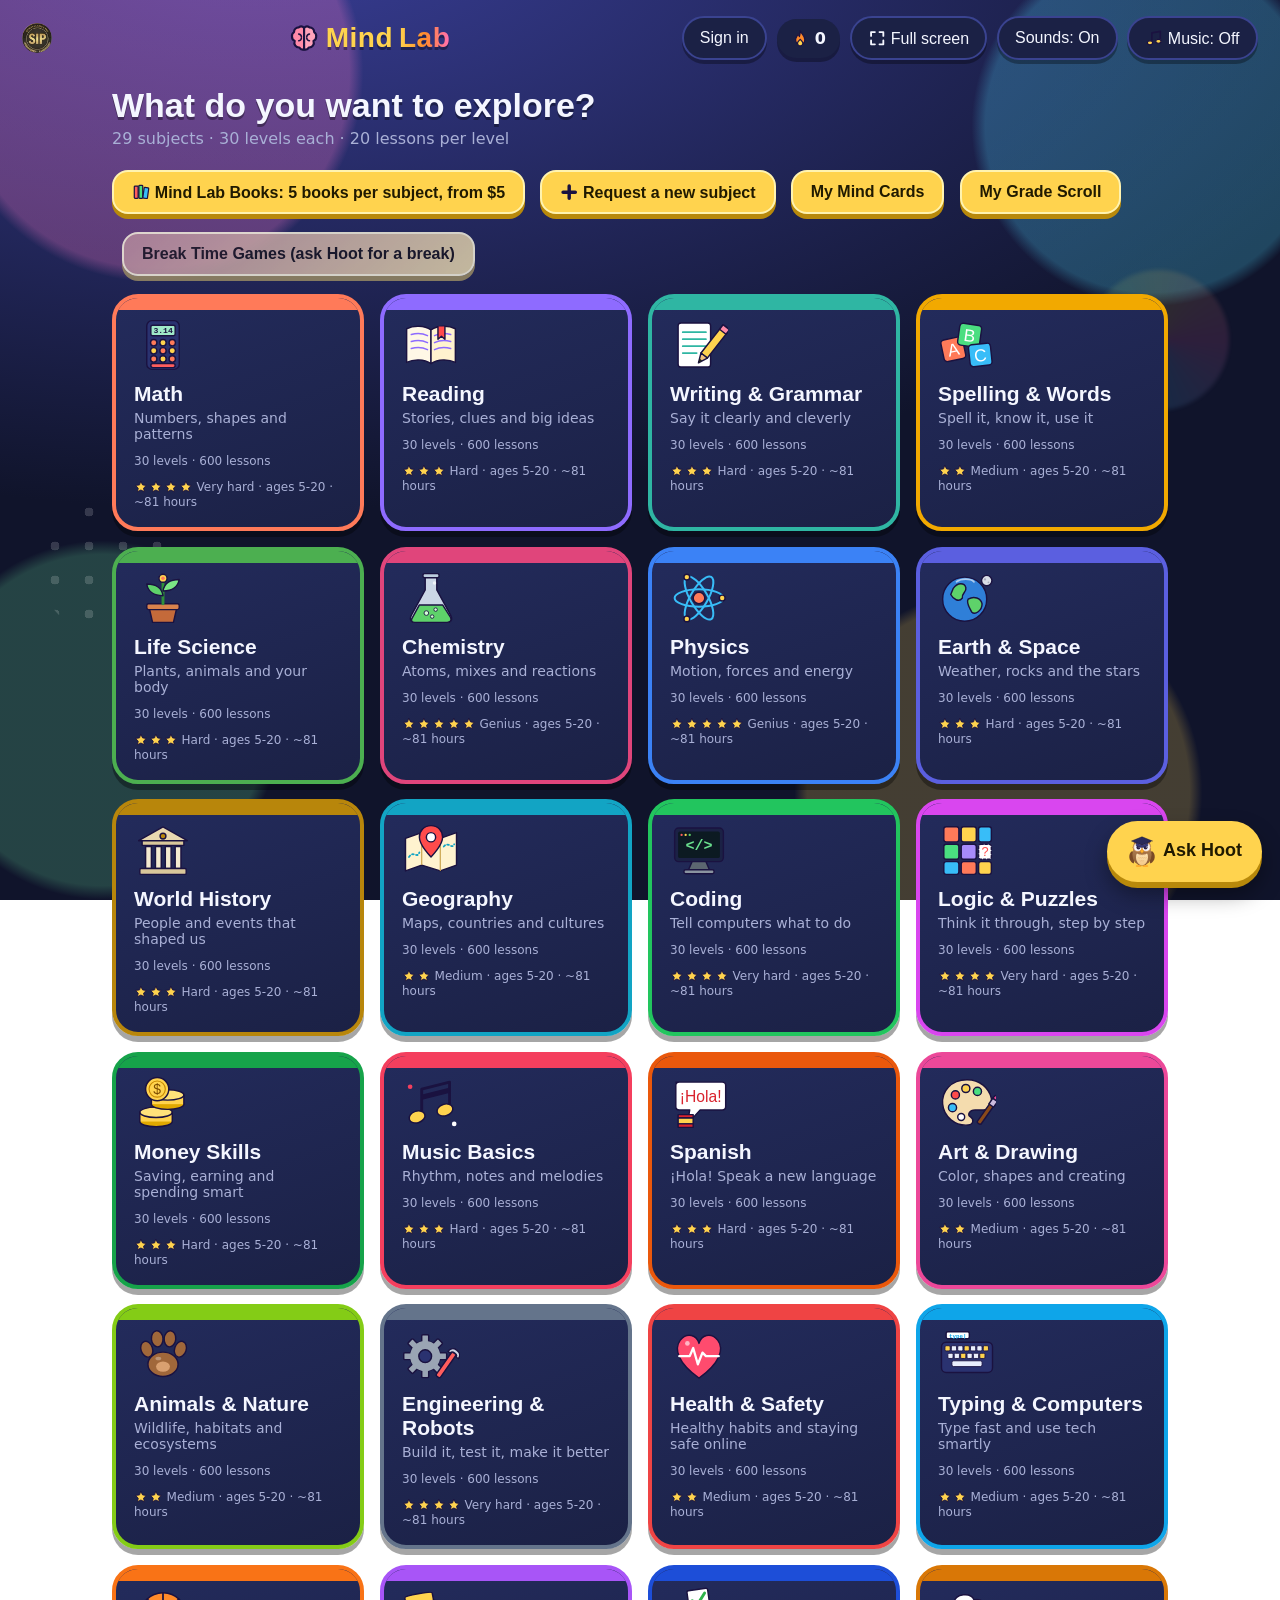
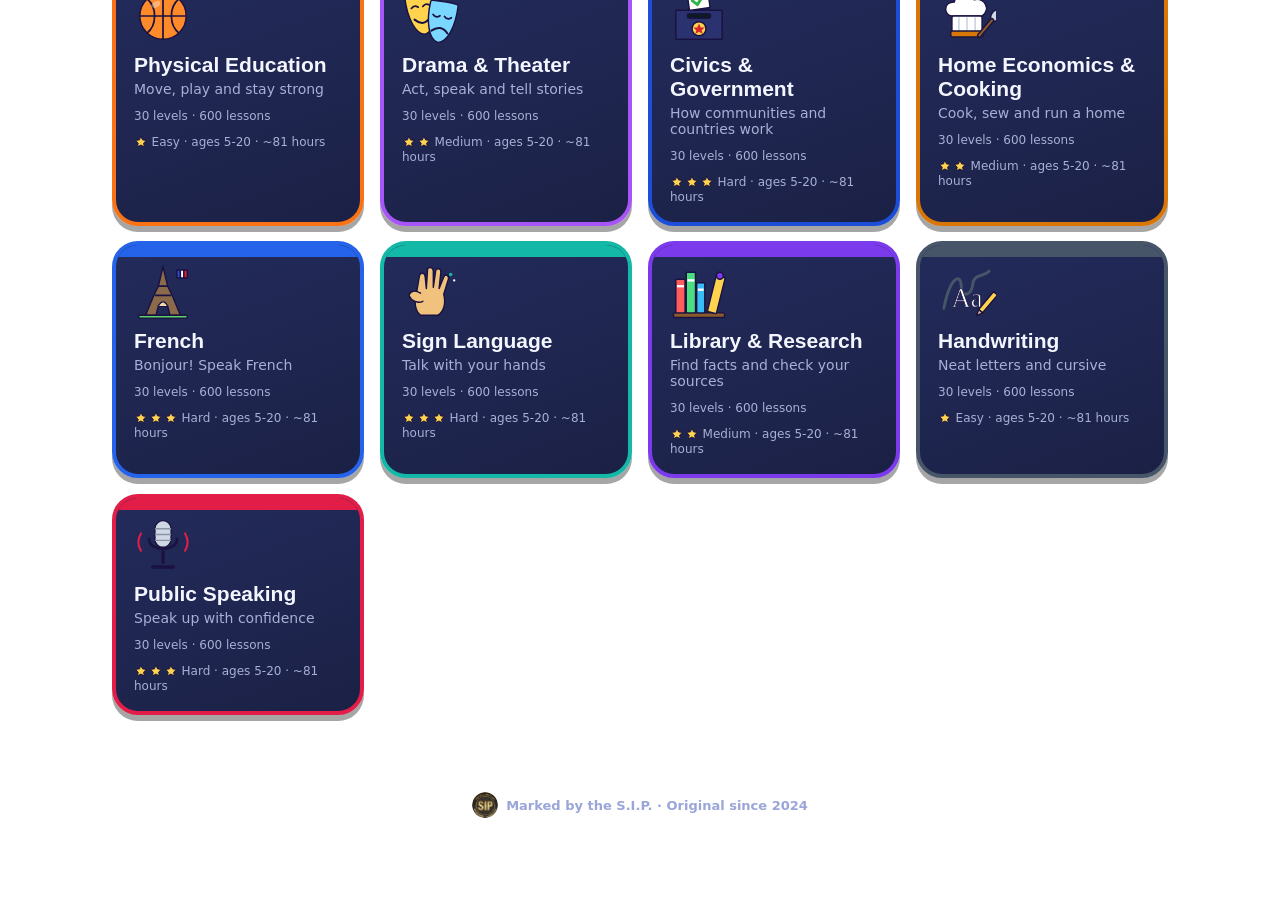
==== index.html @ 2ab850b0 "Mind Lab: 29 subjects, quizzes, exams, books, and 192 Break Time Games" ====
<!doctype html>
<html lang="en">
<head>
<meta charset="utf-8">
<meta name="viewport" content="width=device-width, initial-scale=1">
<title>Mind Lab</title>
<style>
  :root { --bg:#10142b; --card:#1b2145; --text:#f4f6ff; --muted:#a9b0d6; --accent:#ffd34e; }
  * { box-sizing: border-box; }
  body { margin:0; font-family: "Segoe UI", system-ui, sans-serif; background: radial-gradient(1200px 600px at 20% -10%, #28306b, var(--bg)); color:var(--text); min-height:100vh; }
  header { display:flex; align-items:center; justify-content:space-between; gap:12px; padding:16px 22px; flex-wrap:wrap; }
  .logo { font-size:28px; font-weight:800; letter-spacing:.5px; cursor:pointer; }
  .logo span { color: var(--accent); }
  .head-right { display:flex; align-items:center; gap:10px; }
  .streak { background:var(--card); border-radius:999px; padding:10px 14px; font-weight:700; }
  .music-btn { background:var(--card); color:var(--text); border:2px solid #3a4390; border-radius:999px; padding:10px 16px; font-size:16px; cursor:pointer; }
  .music-btn:hover { border-color: var(--accent); }
  main { max-width:1100px; margin:0 auto; padding:0 22px 60px; }
  h1 { font-size:34px; margin:10px 0 4px; }
  .sub { color:var(--muted); margin:0 0 22px; }
  .grid { display:grid; grid-template-columns:repeat(auto-fill,minmax(200px,1fr)); gap:16px; }
  .subject { background:var(--card); border-radius:20px; padding:18px; cursor:pointer; border:3px solid transparent; transition:transform .12s, border-color .12s; position:relative; overflow:hidden; }
  .subject:hover { transform:translateY(-4px); border-color:var(--c); }
  .subject::before { content:""; position:absolute; inset:0 0 auto 0; height:8px; background:var(--c); }
  .subject .emoji { font-size:44px; }
  .subject h3 { margin:8px 0 4px; font-size:20px; }
  .subject p { margin:0; color:var(--muted); font-size:14px; }
  .subject .meta { margin-top:12px; font-size:12px; color:var(--muted); }
  .back { background:none; border:none; color:var(--accent); font-size:16px; cursor:pointer; padding:0; margin-bottom:10px; }
  .section { margin:26px 0; }
  .sec-title { font-size:24px; font-weight:800; margin-bottom:10px; }
  .sec-title span { font-size:14px; font-weight:600; color:var(--muted); margin-left:12px; }
  .levels { display:grid; grid-template-columns:repeat(auto-fill,minmax(150px,1fr)); gap:12px; }
  .level { background:var(--card); border-radius:16px; padding:14px; cursor:pointer; border:3px solid transparent; }
  .level:hover { border-color:var(--c); }
  .level b { font-size:22px; }
  .level small { display:block; color:var(--muted); margin-top:4px; }
  .level .prog { color:var(--accent); }
  .price { display:inline-block; margin-top:8px; padding:3px 10px; border-radius:999px; font-weight:700; background:#2a3270; }
  .price.free { background:#1f7a4a; }
  .note { background:var(--card); border-radius:16px; padding:18px; margin:10px 0 18px; }
  .note.lock { border:2px dashed var(--accent); }
  .lesson-list { display:grid; grid-template-columns:repeat(auto-fill,minmax(260px,1fr)); gap:10px; }
  .lesson-list.locked { opacity:.55; pointer-events:none; }
  .lesson-card { background:var(--card); border-radius:14px; padding:12px 14px; display:flex; align-items:center; gap:12px; cursor:pointer; border:3px solid transparent; }
  .lesson-card:hover { border-color:var(--accent); }
  .lesson-card .num { background:#2a3270; border-radius:50%; width:34px; height:34px; display:flex; align-items:center; justify-content:center; font-weight:800; flex:none; }
  .lesson-card .t { flex:1; font-weight:600; }
  .lesson-card .stars { font-size:14px; }
  .modal-bg { position:fixed; inset:0; background:rgba(5,8,25,.7); display:none; align-items:center; justify-content:center; padding:16px; z-index:10; }
  .modal-bg.open { display:flex; }
  .modal { background:var(--card); border-radius:22px; padding:22px; width:min(520px,100%); max-height:90vh; overflow:auto; }
  .modal h2 { margin-top:0; }
  .track { display:flex; align-items:center; gap:12px; width:100%; text-align:left; background:#252d62; color:var(--text); border:3px solid transparent; border-radius:14px; padding:12px 14px; margin:8px 0; font-size:18px; cursor:pointer; }
  .track.on { border-color:var(--accent); }
  .track:hover { border-color:#6a76d8; }
  .vol { display:flex; align-items:center; gap:10px; margin-top:14px; }
  .vol input { flex:1; }
  .close { background:var(--accent); color:#201a00; border:none; border-radius:12px; padding:10px 18px; font-size:16px; font-weight:700; cursor:pointer; }
  .modal .close { margin-top:14px; }
  .note .close { margin-top:12px; }
  /* lesson player */
  .lesson-head { font-size:22px; font-weight:800; display:flex; justify-content:space-between; gap:10px; flex-wrap:wrap; }
  .lesson-head span { font-size:15px; color:var(--muted); font-weight:600; }
  .bar { height:12px; background:#252d62; border-radius:99px; margin:12px 0 18px; overflow:hidden; }
  .bar div { height:100%; background:var(--accent); border-radius:99px; transition:width .3s; }
  .q-card { background:var(--card); border-radius:22px; padding:26px 22px; text-align:center; }
  .visual { font-size:38px; line-height:1.5; margin-bottom:12px; word-break:break-word; }
  .q-text { font-size:30px; font-weight:800; margin-bottom:18px; }
  .answer-row { display:flex; gap:10px; justify-content:center; flex-wrap:wrap; }
  .answer-row input { font-size:26px; width:200px; text-align:center; border-radius:14px; border:3px solid #3a4390; background:#10142b; color:var(--text); padding:10px; }
  .answer-row input:focus { outline:none; border-color:var(--accent); }
  .choices { display:flex; gap:12px; justify-content:center; flex-wrap:wrap; }
  .choice { font-size:28px; font-weight:800; min-width:120px; padding:14px 22px; border-radius:16px; border:3px solid #3a4390; background:#252d62; color:var(--text); cursor:pointer; }
  .choice:hover:not(:disabled) { border-color:var(--accent); }
  .choice.right { border-color:#2ecc71; background:#1f7a4a; }
  .choice.wrongc { border-color:#e74c3c; }
  .tutor { display:flex; align-items:flex-start; gap:14px; margin-top:20px; }
  .owl { font-size:54px; line-height:1; }
  .bubble { position:relative; background:#252d62; border-radius:18px; padding:14px 18px; font-size:18px; flex:1; line-height:1.4; }
  .bubble::before { content:""; position:absolute; left:-10px; top:20px; border:10px solid transparent; border-right-color:#252d62; border-left:0; }
  .bubble.hint { background:#3b3a14; border:2px solid var(--accent); }
  .bubble.hint::before { display:none; }
  .bubble.good { background:#1b5e3a; }
  .bubble.bad { background:#5e2330; }
  .tutor-actions { margin-top:16px; display:flex; gap:12px; flex-wrap:wrap; }
  .hintbtn { background:#252d62; color:var(--text); border:3px solid var(--accent); border-radius:14px; padding:10px 18px; font-size:16px; font-weight:700; cursor:pointer; }
  .hintbtn:hover { background:#323b7c; }
  .hintbtn.say { margin-bottom:14px; }
  .swatch { display:inline-block; width:90px; height:90px; border-radius:16px; border:3px solid rgba(255,255,255,.35); vertical-align:middle; }
  .swatch.small { width:44px; height:44px; border-radius:10px; }
  .swatch.tiny { width:22px; height:22px; border-radius:6px; vertical-align:middle; }
  .word { display:inline-block; cursor:pointer; padding:4px 10px; margin:3px 0; border-radius:10px; font-size:24px; background:#1b2145; }
  .word:hover { background:#2a3270; }
  .coin { display:inline-flex; align-items:center; justify-content:center; border-radius:50%; color:#2b1b00; font-weight:800; font-size:12px; border:3px solid rgba(0,0,0,.28); margin:4px; box-shadow:inset 0 0 0 3px rgba(255,255,255,.35); text-transform:capitalize; }
  .bill { display:inline-flex; align-items:center; justify-content:center; min-width:84px; height:44px; margin:4px; padding:0 10px; border-radius:6px; background:#7bc47f; color:#0d3b14; font-weight:800; font-size:22px; border:3px solid #3f8f4a; }
  .bill.b5 { background:#9ec7e8; border-color:#4a7fb0; color:#10304f; }
  .bill.b10 { background:#e8c77a; border-color:#b08a2e; color:#4a3300; }
  .bill.b20 { background:#c9b8ee; border-color:#7a5fc0; color:#2a1a5e; }
  .exam-card { margin-top:22px; background:linear-gradient(135deg,#3b2a8a,#7a3fa6); border-radius:18px; padding:18px 20px; cursor:pointer; border:3px solid var(--accent); }
  .exam-card:hover { filter:brightness(1.12); }
  .exam-card.locked { opacity:.55; pointer-events:none; }
  .exam-card b { font-size:22px; }
  .exam-card small { display:block; margin-top:4px; color:#e0dcff; }
  .exam-miss { background:var(--card); border-radius:14px; padding:12px 14px; margin:8px 0; text-align:left; }
  .exam-miss .vis { font-size:26px; }
  .pass { color:#6be28f; font-weight:800; }
  .q-card.teach { text-align:left; }
  .teach-h { font-size:28px; font-weight:800; margin-bottom:10px; color:var(--accent); }
  .teach .visual { text-align:center; background:#10142b; border-radius:16px; padding:16px; font-size:34px; }
  .teach-t { font-size:21px; line-height:1.5; margin-top:12px; }
  .back.review { margin-top:18px; display:block; }
  .finish { text-align:center; padding-top:30px; }
  .finish .big { font-size:64px; }
  .finish-btns { display:flex; gap:12px; justify-content:center; flex-wrap:wrap; margin-top:18px; }
</style>
<link rel="stylesheet" href="playful.css">
<link rel="stylesheet" href="anim.css">
<link rel="stylesheet" href="hover.css">
<link rel="stylesheet" href="games.css">
<style>
#loader { position: fixed; inset: 0; z-index: 100000; display: flex; flex-direction: column; align-items: center; justify-content: center; gap: 18px; background: radial-gradient(circle at 50% 30%, #2a3270, #0b0f26 75%); color: #fff; font-family: "Comic Sans MS","Trebuchet MS",system-ui,sans-serif; transition: opacity .6s ease, visibility .6s; }
#loader.gone { opacity: 0; visibility: hidden; }
#loader .ld-orbit { position: relative; width: 190px; height: 190px; }
#loader .ld-orbit::before, #loader .ld-orbit::after { content: ""; position: absolute; inset: 0; border-radius: 50%; border: 3px dashed rgba(255,255,255,.22); animation: ldSpin 9s linear infinite; }
#loader .ld-orbit::after { inset: 22px; animation-duration: 6s; animation-direction: reverse; }
#loader .ld-orbit i { position: absolute; left: 50%; top: 50%; width: 16px; height: 16px; margin: -8px; border-radius: 50%; border: 2px solid #1a1240; animation: ldSpin 3s linear infinite; }
#loader .ld-orbit i:nth-child(1) { background: #ffd34e; transform-origin: 8px 95px; margin-top: -95px; }
#loader .ld-orbit i:nth-child(2) { background: #ff6fb5; transform-origin: 8px 73px; margin-top: -73px; animation-duration: 2.2s; animation-direction: reverse; }
#loader .ld-orbit i:nth-child(3) { background: #4cc3ff; transform-origin: 8px 50px; margin-top: -50px; animation-duration: 1.6s; }
#loader .ld-owl { position: absolute; left: 50%; top: 50%; width: 88px; height: 96px; margin: -48px 0 0 -44px; animation: ldBob 1.2s ease-in-out infinite alternate; filter: drop-shadow(0 6px 0 rgba(0,0,0,.35)); }
#loader h1 { margin: 0; font-size: 42px; letter-spacing: 1px; text-shadow: 0 4px 0 #1a1240; }
#loader h1 b { color: #ffd34e; }
#loader .ld-bar { width: min(320px, 78vw); height: 18px; border-radius: 999px; background: rgba(255,255,255,.15); border: 3px solid #1a1240; overflow: hidden; }
#loader .ld-bar div { height: 100%; width: 4%; border-radius: 999px; background: repeating-linear-gradient(45deg, #ffd34e 0 12px, #ffb81f 12px 24px); background-size: 34px 34px; animation: ldStripe .6s linear infinite; transition: width .35s ease-out; }
#loader .ld-tip { min-height: 26px; padding: 0 20px; text-align: center; font-size: 17px; color: #cfd6ff; }
#loader .ld-tip.swap { animation: ldTip .5s ease-out; }
@keyframes ldSpin { to { transform: rotate(360deg); } }
@keyframes ldBob { from { transform: translateY(-5px) rotate(-4deg); } to { transform: translateY(5px) rotate(4deg); } }
@keyframes ldStripe { to { background-position: 34px 0; } }
@keyframes ldTip { from { opacity: 0; transform: translateY(8px); } to { opacity: 1; transform: none; } }
@media (prefers-reduced-motion: reduce) { #loader *, #loader *::before, #loader *::after { animation: none !important; } }
</style>
</head>
<body>
<div id="loader" role="status" aria-live="polite">
  <div class="ld-orbit"><i></i><i></i><i></i><img class="ld-owl" src="hoot.svg" alt=""></div>
  <h1><b>Mind</b> Lab</h1>
  <div class="ld-bar"><div id="ldfill"></div></div>
  <div class="ld-sipline"><img src="img/sip-logo.png" alt="S.I.P. logo"><span>Marked by the S.I.P.</span></div>
  <div class="ld-tip" id="ldtip">Hoot is getting your lessons ready...</div>
</div>
<script>
(function () {
  var fill = document.getElementById("ldfill"), tip = document.getElementById("ldtip"), pct = 4, done = false, t0 = Date.now();
  var tips = ["Hoot is getting your lessons ready...", "Tip: every lesson teaches first, then asks questions.", "Tip: tap the pictures to hear animals.", "Tip: press Play again to watch an animation twice.", "Tip: the Full screen button makes books bigger.", "Warming up the brain cells..."];
  var ti = 0;
  var tipTimer = setInterval(function () { ti = (ti + 1) % tips.length; tip.textContent = tips[ti]; tip.classList.remove("swap"); void tip.offsetWidth; tip.classList.add("swap"); }, 1700);
  var barTimer = setInterval(function () { if (done) return; pct += (92 - pct) * 0.08; fill.style.width = pct + "%"; }, 120);
  function finish() {
    if (done) return; done = true;
    var wait = Math.max(0, 1100 - (Date.now() - t0));
    setTimeout(function () {
      fill.style.width = "100%"; tip.textContent = "Ready!";
      setTimeout(function () { var l = document.getElementById("loader"); l.classList.add("gone"); clearInterval(tipTimer); clearInterval(barTimer); setTimeout(function () { l.remove(); }, 900); }, 350);
    }, wait);
  }
  window.addEventListener("load", finish);
  setTimeout(finish, 9000);
  window.hideMindLoader = finish;
})();
</script>
<header>
  <img class="hd-sip" src="img/sip-logo.png" alt="S.I.P. logo" title="Marked by the S.I.P.">
  <div class="logo" id="logo">🧠 Mind <span>Lab</span></div>
  <div class="head-right">
    <div class="streak" id="streak" title="Days in a row you've finished a lesson">🔥 0</div>
    <button class="music-btn" id="fsBtn" title="Full screen" aria-label="Full screen">⛶ Full screen</button>
    <button class="music-btn" id="musicBtn">🎵 Music: Off</button>
  </div>
</header>

<main id="app"></main>

<div class="modal-bg" id="musicModal">
  <div class="modal">
    <h2>🎵 Pick your music</h2>
    <div id="trackList"></div>
    <div class="vol">🔈 <input type="range" id="vol" min="0" max="1" step="0.05"> 🔊</div>
    <button class="close" id="musicClose">Done</button>
  </div>
</div>

<script src="subjects.js"></script>
<script src="math.js"></script>
<script src="spelling.js"></script>
<script src="money.js"></script>
<script src="spanish.js"></script>
<!-- Subject lesson files. A subject shows "coming soon" until its file exists. -->
<script src="reading.js"></script><script src="writing.js"></script><script src="hand.js"></script>
<script src="life.js"></script><script src="animals.js"></script><script src="earth.js"></script>
<script src="chem.js"></script><script src="physics.js"></script><script src="engineer.js"></script>
<script src="history.js"></script><script src="geo.js"></script><script src="civics.js"></script>
<script src="coding.js"></script><script src="logic.js"></script><script src="typing.js"></script>
<script src="music-lessons.js"></script><script src="art.js"></script><script src="drama.js"></script>
<script src="health.js"></script><script src="pe.js"></script><script src="homeec.js"></script>
<script src="french.js"></script><script src="sign.js"></script><script src="library.js"></script><script src="speaking.js"></script>
<script src="ext-manifest.js"></script>
<script>EXT_FILES.forEach(function (f) { document.write('<script src="' + f + '"><\/script>'); });</script>
<script src="music.js"></script>
<script src="hoot-art.js"></script>
<script src="cover-icons.js"></script>
<script src="pics/pics-0.js"></script>
<script src="pics/pics-1.js"></script>
<script src="pics/pics-2.js"></script>
<script src="pics/pics-3.js"></script>
<script src="pics/pics-4.js"></script>
<script src="pics/pics-5.js"></script>
<script src="pics/pics-6.js"></script>
<script src="pics/pics-7.js"></script>
<script src="pics/pics-8.js"></script>
<script src="pics/pics-9.js"></script>
<script src="pics/pics-10.js"></script>
<script src="pics/pics-11.js"></script>
<script src="pics/pics-12.js"></script>
<script src="pics/pics-13.js"></script>
<script src="pics/pics-14.js"></script>
<script src="pics/pics-15.js"></script>
<script src="pics/pics-16.js"></script>
<script src="pics/pics-17.js"></script>
<script src="pics/animals-A0.js"></script>
<script src="pics/animals-A1.js"></script>
<script src="pics/animals-A2.js"></script>
<script src="pics/animals-A3.js"></script>
<script src="pics/animals-A4.js"></script>
<script src="animal-sounds.js"></script>
<script src="noemoji.js"></script>
<script src="sfx.js"></script>
<script src="anim.js"></script>
<script src="interact.js"></script>
<script src="shop.js"></script>
<script src="bookfx.js"></script>
<script src="paper.js"></script>
<script src="variety.js"></script>
<script src="hover.js"></script>
<script src="games.js"></script>
<script src="games/set-0.js"></script>
<script src="games/set-1.js"></script>
<script src="games/set-2.js"></script>
<script src="games/set-3.js"></script>
<script src="games/set-4.js"></script>
<script src="games/set-5.js"></script>
<script src="games/set-6.js"></script>
<script src="games/set-7.js"></script>
<script src="games/set-8.js"></script>
<script src="games/sandbox.js"></script>
<script src="games/set-9.js"></script>
<script src="games/set-10.js"></script>
<script src="games/set-11.js"></script>
<script src="games/set-12.js"></script>
<script src="games/set-13.js"></script>
<script src="games/set-14.js"></script>
<script src="games/set-15.js"></script>
<script src="games/set-16.js"></script>
<!--GAMEFILES-->
<script src="playful.js"></script>
<script src="books.js"></script>
<script src="requests.js"></script>
<script src="config.js"></script>
<script src="profiles.js"></script>
<script src="app.js"></script>
<script src="hoot-chat.js"></script>
<script src="hoot-fun.js"></script>
<script src="break.js"></script>
<script>
(function(){var b=document.getElementById("fsBtn");if(!b)return;var d=document,e=d.documentElement;
function on(){return d.fullscreenElement||d.webkitFullscreenElement}
b.onclick=function(){try{if(on()){(d.exitFullscreen||d.webkitExitFullscreen).call(d)}else{(e.requestFullscreen||e.webkitRequestFullscreen).call(e)}}catch(x){}};
function upd(){b.textContent=on()?"⛶ Exit full screen":"⛶ Full screen"}
d.addEventListener("fullscreenchange",upd);d.addEventListener("webkitfullscreenchange",upd);
if(!(e.requestFullscreen||e.webkitRequestFullscreen))b.style.display="none";})();
</script>
<footer class="sip-foot"><img src="img/sip-logo.png" alt="S.I.P. logo"><span>Marked by the S.I.P. &middot; Original since 2024</span></footer>
</body>
</html>
---- playful.css ----
/* Mind Lab: the playful look. Loaded after the main styles, so everything here wins. */
:root { --pop: 0 6px 0 rgba(0,0,0,.35); --pop-sm: 0 4px 0 rgba(0,0,0,.32); }
body {
  font-family: "Trebuchet MS", "Segoe UI", "Chalkboard SE", system-ui, sans-serif;
  background:
    radial-gradient(circle at 12% 8%, rgba(255,120,200,.28) 0 14%, transparent 15%),
    radial-gradient(circle at 90% 14%, rgba(80,220,255,.25) 0 12%, transparent 13%),
    radial-gradient(circle at 78% 88%, rgba(255,211,78,.22) 0 15%, transparent 16%),
    radial-gradient(circle at 8% 80%, rgba(120,255,170,.2) 0 12%, transparent 13%),
    radial-gradient(1200px 600px at 20% -10%, #3a3f9a, #10142b);
  background-attachment: fixed;
}
body::before, body::after { content:""; position:fixed; z-index:-1; pointer-events:none; width:140px; height:140px; opacity:.16; animation: floaty 9s ease-in-out infinite; }
body::before { left:3vw; top:55vh; background: radial-gradient(circle, #fff 0 18%, transparent 19%) 0 0/34px 34px; border-radius:50%; }
body::after { right:4vw; top:30vh; background: conic-gradient(from 0deg, #ffd34e, #ff6fb5, #4cc3ff, #6be28f, #ffd34e); border-radius:50%; animation-duration: 13s; filter: blur(2px); opacity:.12; }
@keyframes floaty { 0%,100% { transform: translateY(0) rotate(0deg); } 50% { transform: translateY(-26px) rotate(18deg); } }

h1, h2, h3, .logo, .sec-title, .q-text, .teach-h, .lesson-head { font-family: "Comic Sans MS", "Chalkboard SE", "Marker Felt", "Trebuchet MS", sans-serif; }
h1 { text-shadow: 0 3px 0 rgba(0,0,0,.35); }
.sec-title { text-shadow: 0 2px 0 rgba(0,0,0,.3); }

/* logo: rainbow letters that bounce */
.logo { display:inline-flex; align-items:center; gap:6px; text-shadow: 0 3px 0 rgba(0,0,0,.35); }
.logo:hover .ico { animation: wobble .6s ease; }
.logo > span:not(.ico-wrap) { background: linear-gradient(90deg,#ffd34e,#ff8a2a,#ff6fb5); -webkit-background-clip:text; background-clip:text; color:transparent; text-shadow:none; filter: drop-shadow(0 3px 0 rgba(0,0,0,.35)); }
@keyframes wobble { 0%{transform:rotate(0)} 25%{transform:rotate(-14deg) scale(1.2)} 50%{transform:rotate(12deg) scale(1.2)} 75%{transform:rotate(-6deg)} 100%{transform:rotate(0)} }

/* chunky buttons */
.close, .hintbtn, .music-btn, .choice, .track, .streak, .back.review {
  transition: transform .12s ease, box-shadow .12s ease, filter .12s ease, border-color .12s;
}
.close { border-radius:16px; box-shadow: 0 5px 0 #b8890b; border:2px solid #fff3b0; }
.close:hover { transform: translateY(-2px) rotate(-1deg); filter: brightness(1.08); box-shadow: 0 7px 0 #b8890b; }
.close:active { transform: translateY(4px); box-shadow: 0 1px 0 #b8890b; }
.hintbtn { border-radius:16px; box-shadow: 0 5px 0 rgba(0,0,0,.35); }
.hintbtn:hover { transform: translateY(-2px) rotate(1deg); }
.hintbtn:active { transform: translateY(4px); box-shadow: 0 1px 0 rgba(0,0,0,.35); }
.music-btn { box-shadow: var(--pop-sm); }
.music-btn:hover { transform: translateY(-2px) rotate(-1.5deg); }
.music-btn:active { transform: translateY(3px); box-shadow: none; }
.streak { box-shadow: var(--pop-sm); }
.streak .ico { animation: flicker 1.1s ease-in-out infinite; transform-origin: 50% 90%; }
@keyframes flicker { 0%,100% { transform: scale(1) rotate(-3deg); } 50% { transform: scale(1.18) rotate(4deg); } }

/* subject cards: stickers */
.grid .subject { border-radius:26px; border:4px solid var(--c); background: linear-gradient(160deg, #232b5c, #1b2145); box-shadow: var(--pop); }
.grid .subject:hover { transform: translateY(-6px) rotate(-1.6deg) scale(1.03); box-shadow: 0 12px 0 rgba(0,0,0,.35); }
.grid .subject:nth-child(even):hover { transform: translateY(-6px) rotate(1.6deg) scale(1.03); }
.grid .subject:active { transform: translateY(2px) scale(.99); box-shadow: 0 2px 0 rgba(0,0,0,.35); }
.subject::before { height:12px; }
.subject:hover .emoji .subj-ico { animation: hop .6s ease; }
.subject h3 { font-size:21px; }
@keyframes hop { 0%{transform:translateY(0)} 30%{transform:translateY(-12px) rotate(-8deg)} 60%{transform:translateY(0) rotate(6deg)} 100%{transform:none} }

/* levels and lessons: stickers too */
.level { border-radius:20px; border:4px solid transparent; background: linear-gradient(160deg,#232b5c,#1b2145); box-shadow: var(--pop-sm); transition: transform .12s, box-shadow .12s, border-color .12s; }
.level:hover { transform: translateY(-4px) rotate(-1deg); border-color: var(--c); box-shadow: 0 9px 0 rgba(0,0,0,.35); }
.level b { font-family: "Comic Sans MS","Chalkboard SE",sans-serif; }
.price { border-radius:999px; box-shadow: 0 3px 0 rgba(0,0,0,.3); }
.lesson-card { border-radius:18px; box-shadow: var(--pop-sm); transition: transform .12s, box-shadow .12s, border-color .12s; }
.lesson-card:hover { transform: translateX(6px) rotate(-.6deg); box-shadow: 0 7px 0 rgba(0,0,0,.35); }
.lesson-card .num { background: linear-gradient(135deg,#ff6fb5,#ffb347); color:#fff; box-shadow: 0 3px 0 rgba(0,0,0,.3); text-shadow: 0 1px 0 rgba(0,0,0,.3); }
.lesson-card:nth-child(3n+2) .num { background: linear-gradient(135deg,#4cc3ff,#6a76ff); }
.lesson-card:nth-child(3n) .num { background: linear-gradient(135deg,#6be28f,#2fb6a3); }
.exam-card { border-radius:22px; box-shadow: var(--pop); }
.note { border-radius:22px; box-shadow: var(--pop-sm); }

/* the lesson player */
.q-card { border-radius:30px; border:4px solid #3a4390; box-shadow: var(--pop); background: linear-gradient(170deg,#232b5c,#1b2145); animation: popIn .35s cubic-bezier(.3,1.5,.5,1); }
@keyframes popIn { from { opacity:0; transform: translateY(16px) scale(.96); } to { opacity:1; transform:none; } }
.q-text { text-shadow: 0 3px 0 rgba(0,0,0,.3); }
.teach .visual, .visual { border-radius:22px; }
.teach .visual { border:3px dashed rgba(255,255,255,.18); background: repeating-linear-gradient(45deg, #10142b, #10142b 12px, #131833 12px, #131833 24px); }
.visual .ico { transition: transform .15s; }
.visual .ico:hover { transform: scale(1.18) rotate(-6deg); }
.choice { border-radius:20px; border-width:4px; box-shadow: var(--pop); }
.choice:hover:not(:disabled) { transform: translateY(-4px) scale(1.04) rotate(-1deg); }
.choice:nth-child(even):hover:not(:disabled) { transform: translateY(-4px) scale(1.04) rotate(1deg); }
.choice:active:not(:disabled) { transform: translateY(4px); box-shadow: 0 1px 0 rgba(0,0,0,.35); }
.choice.right { animation: yay .6s cubic-bezier(.3,1.6,.5,1); box-shadow: 0 0 0 6px rgba(107,226,143,.35), var(--pop); }
.choice.wrongc { animation: shake .45s ease; }
@keyframes yay { 0%{transform:scale(1)} 40%{transform:scale(1.18) rotate(-3deg)} 70%{transform:scale(.96) rotate(2deg)} 100%{transform:scale(1)} }
@keyframes shake { 0%,100%{transform:translateX(0)} 20%{transform:translateX(-9px) rotate(-2deg)} 40%{transform:translateX(9px) rotate(2deg)} 60%{transform:translateX(-6px)} 80%{transform:translateX(6px)} }
.answer-row input { border-radius:20px; border-width:4px; box-shadow: inset 0 3px 0 rgba(0,0,0,.25); }
.answer-row input:focus { box-shadow: 0 0 0 6px rgba(255,211,78,.3), inset 0 3px 0 rgba(0,0,0,.25); }

/* progress bar: candy stripes */
.bar { height:18px; border-radius:99px; border:3px solid #3a4390; background:#161b3d; }
.bar div { background: repeating-linear-gradient(45deg, #ffd34e 0 12px, #ffb347 12px 24px); background-size: 34px 34px; animation: stripes 1s linear infinite; position:relative; }
.bar div::after { content:""; position:absolute; right:2px; top:2px; width:10px; height:6px; border-radius:99px; background:rgba(255,255,255,.7); }
@keyframes stripes { to { background-position: 34px 0; } }

/* Hoot the owl bobs around */
.tutor .owl, .tutor img { animation: bob 2.4s ease-in-out infinite; transform-origin: 50% 90%; }
@keyframes bob { 0%,100% { transform: translateY(0) rotate(-3deg); } 50% { transform: translateY(-8px) rotate(3deg); } }
.bubble { border-radius:22px; box-shadow: var(--pop-sm); animation: popIn .3s cubic-bezier(.3,1.5,.5,1); }
.hoot-fab { box-shadow: 0 6px 0 #b8890b, 0 12px 22px rgba(0,0,0,.4) !important; animation: hootPulse 3s ease-in-out infinite; }
.hoot-fab:hover { transform: translateY(-3px) rotate(-2deg); }
@keyframes hootPulse { 0%,100% { transform: scale(1); } 50% { transform: scale(1.06); } }
.hoot-panel { border-radius:26px !important; box-shadow: 0 10px 0 rgba(0,0,0,.35), 0 20px 40px rgba(0,0,0,.45); }
.hoot-msg { border-radius:20px !important; animation: popIn .25s ease; }

/* finish screen and stars */
.finish .big { animation: tada 1.2s ease; display:inline-block; }
.finish .big .ico { filter: drop-shadow(0 4px 0 rgba(0,0,0,.3)); }
@keyframes tada { 0%{transform:scale(.3) rotate(-20deg);opacity:0} 40%{transform:scale(1.3) rotate(8deg);opacity:1} 60%{transform:scale(.95) rotate(-5deg)} 80%{transform:scale(1.08) rotate(3deg)} 100%{transform:scale(1)} }
.big .ico, .stars .ico, .hardstars .ico { animation: twinkle 2.2s ease-in-out infinite; }
.big .ico:nth-child(2n), .stars .ico:nth-child(2n) { animation-delay: .35s; }
.big .ico:nth-child(3n), .stars .ico:nth-child(3n) { animation-delay: .7s; }
@keyframes twinkle { 0%,100% { transform: scale(1) rotate(0); } 50% { transform: scale(1.18) rotate(8deg); } }

/* books */
.bk { transition: transform .18s cubic-bezier(.3,1.5,.5,1); }
.bk:hover { transform: translateY(-10px) rotate(-3deg) scale(1.05) !important; }
.bk:nth-child(even):hover { transform: translateY(-10px) rotate(3deg) scale(1.05) !important; }
.cover { box-shadow: 0 10px 0 rgba(0,0,0,.3), 0 18px 30px rgba(0,0,0,.45), inset 8px 0 10px -6px rgba(0,0,0,.6) !important; }
.tier-tabs button { border-radius:999px; box-shadow: var(--pop-sm); transition: transform .12s; }
.tier-tabs button:hover { transform: translateY(-2px) rotate(-1deg); }
.tier-tabs button.on { background: linear-gradient(135deg,#ff6fb5,#ffb347); border-color:#fff3b0; color:#2a1000; font-weight:800; }
.bk-nav { border-radius:20px; box-shadow: var(--pop-sm); }

/* confetti layer */
#confetti { position:fixed; inset:0; pointer-events:none; z-index:50; }

@media (prefers-reduced-motion: reduce) {
  *, *::before, *::after { animation: none !important; transition: none !important; }
}

/* ===== ANIMATIONS ===== */
/* lesson pictures pop in one by one (so counting is easy to follow), then breathe */
.visual .ico[data-pop], .bk-vis .ico[data-pop] { animation: icoPop .5s cubic-bezier(.3,1.7,.5,1) both, breathe 3.6s ease-in-out 1s infinite; }
@keyframes icoPop { from { opacity:0; transform: scale(.1) rotate(-30deg) translateY(14px); } to { opacity:1; transform: none; } }
@keyframes breathe { 0%,100% { transform: translateY(0) scale(1); } 50% { transform: translateY(-3px) scale(1.04); } }
.visual .ico:hover, .bk-vis .ico:hover { transform: none; scale: 1.2; rotate: -6deg; }
.ico[data-snd]:active { scale: .9; }
/* Hoot reacts */
.tutor.cheer .owl, .tutor.cheer img { animation: owlJump .55s ease-out 3; }
.tutor.sad .owl, .tutor.sad img { animation: owlSad 1.1s ease 1; }
@keyframes owlJump { 0%,100% { transform: translateY(0) rotate(0); } 40% { transform: translateY(-26px) rotate(-10deg) scale(1.12); } 70% { transform: translateY(-8px) rotate(8deg); } }
@keyframes owlSad { 0% { transform: rotate(0); } 25% { transform: rotate(-12deg) translateY(4px); } 55% { transform: rotate(10deg) translateY(4px); } 100% { transform: rotate(0); } }
.hoot-fab img { animation: owlBlink 4s steps(1) infinite; }
@keyframes owlBlink { 0%,94%,100% { transform: scaleY(1); } 96% { transform: scaleY(.15); } }
/* screens slide in */
#app.enter > * { animation: appIn .38s cubic-bezier(.3,1.4,.5,1) both; }
#app.enter > *:nth-child(2) { animation-delay: .05s; } #app.enter > *:nth-child(3) { animation-delay: .1s; } #app.enter > *:nth-child(4) { animation-delay: .15s; }
@keyframes appIn { from { opacity:0; transform: translateY(18px); } to { opacity:1; transform:none; } }
/* subject cards and levels appear one after another */
#app.enter .grid > .subject { animation: cardIn .5s cubic-bezier(.3,1.5,.5,1) both; animation-delay: calc(var(--i, 0) * 40ms); }
#app.enter .levels > .level, #app.enter .lesson-list > .lesson-card { animation: cardIn .45s cubic-bezier(.3,1.5,.5,1) both; animation-delay: calc(var(--i, 0) * 30ms); }
@keyframes cardIn { from { opacity:0; transform: translateY(24px) scale(.9) rotate(-2deg); } to { opacity:1; transform:none; } }
/* subject pictures idle-float on the home page */
.subject .emoji .subj-ico { animation: idleFloat 4s ease-in-out infinite; animation-delay: calc(var(--i, 0) * -300ms); }
@keyframes idleFloat { 0%,100% { transform: translateY(0) rotate(-2deg); } 50% { transform: translateY(-5px) rotate(2deg); } }
/* book covers: rays spin, dots orbit, sparkles twinkle, a shine sweeps over on hover */
.cover .rays { animation: spin 40s linear infinite; transform-box: fill-box; transform-origin: center; }
.cover .orbit { animation: spin 26s linear infinite reverse; transform-box: fill-box; transform-origin: center; }
.cover .spark { animation: sparkle 2.4s ease-in-out infinite; transform-box: fill-box; transform-origin: center; }
@keyframes spin { to { transform: rotate(360deg); } }
@keyframes sparkle { 0%,100% { opacity:.2; transform: scale(.5); } 50% { opacity:1; transform: scale(1.3) rotate(20deg); } }
.cover .c-art { animation: idleFloat 5s ease-in-out infinite; }
.cover::after { z-index:2; }
.bk .cover { overflow:hidden; }
.bk .cover .shine { position:absolute; top:-20%; left:-60%; width:40%; height:140%; background: linear-gradient(100deg, transparent, rgba(255,255,255,.45), transparent); transform: skewX(-18deg); transition: left .7s ease; pointer-events:none; z-index:3; }
.bk:hover .cover .shine { left:130%; }
/* book pages flip */
.bk-page.turn { animation: pageFlip .5s cubic-bezier(.3,1.2,.5,1); transform-origin: left center; perspective: 1200px; }
.bk-page.turn.back { animation-name: pageFlipBack; transform-origin: right center; }
@keyframes pageFlip { from { opacity:0; transform: perspective(1200px) rotateY(-55deg) translateX(30px); } to { opacity:1; transform: none; } }
@keyframes pageFlipBack { from { opacity:0; transform: perspective(1200px) rotateY(55deg) translateX(-30px); } to { opacity:1; transform: none; } }
/* finish screen: stars pop in one by one, trophy bounces */
.finish .big .ico { animation: starPop .7s cubic-bezier(.3,1.8,.5,1) both, twinkle 2.2s ease-in-out 1.6s infinite; }
.finish .big .ico:nth-child(1) { animation-delay: .35s, 1.6s; } .finish .big .ico:nth-child(2) { animation-delay: .75s, 1.8s; } .finish .big .ico:nth-child(3) { animation-delay: 1.15s, 2s; }
@keyframes starPop { from { opacity:0; transform: scale(0) rotate(-180deg); } to { opacity:1; transform: none; } }
/* little extras */
.price.free { animation: glowPulse 2s ease-in-out infinite; }
@keyframes glowPulse { 0%,100% { box-shadow: 0 3px 0 rgba(0,0,0,.3); } 50% { box-shadow: 0 3px 0 rgba(0,0,0,.3), 0 0 14px 3px rgba(107,226,143,.7); } }
.hintbtn:not(:disabled) .ico { animation: bulbBlink 3s ease-in-out infinite; }
@keyframes bulbBlink { 0%,100% { filter: none; } 50% { filter: drop-shadow(0 0 6px #ffe27a); } }
.logo .ico { animation: logoBeat 3s ease-in-out infinite; }
@keyframes logoBeat { 0%,100% { transform: scale(1); } 10% { transform: scale(1.18); } 20% { transform: scale(1); } 30% { transform: scale(1.12); } 40% { transform: scale(1); } }
---- anim.css ----
/* Mind Lab animated teaching scenes */
.anim-box { margin: 12px 0 14px; border-radius: 22px; border: 3px solid #1a1240; background: linear-gradient(160deg, #2a3270, #171c4a); box-shadow: 0 5px 0 #0b0f26; overflow: hidden; }
.an-top { display: flex; justify-content: space-between; align-items: center; padding: 8px 14px; background: rgba(255,255,255,.08); }
.an-top b { color: #ffd34e; font-size: 17px; }
.an-replay { border: 2px solid #1a1240; background: #ffd34e; color: #1a1240; border-radius: 999px; font-weight: 800; padding: 5px 14px; cursor: pointer; box-shadow: 0 3px 0 #b88a10; }
.an-replay:active { transform: translateY(2px); box-shadow: 0 1px 0 #b88a10; }
.an-stage { position: relative; min-height: 230px; display: flex; flex-direction: column; align-items: center; justify-content: center; gap: 14px; padding: 16px 10px; overflow: hidden; }
.an-stage.sky { background: linear-gradient(180deg, #5ec5ff, #cdeeff 75%); }
.an-stage.space { background: radial-gradient(circle at 50% 30%, #1c2160, #070a1f 75%); }
.an-cap { text-align: center; color: #fff; font-size: 17px; font-weight: 700; padding: 8px 14px 12px; opacity: 0; }
.an-cap.show { animation: anCap .5s ease-out forwards; }
@keyframes anCap { from { opacity: 0; transform: translateY(8px); } to { opacity: 1; transform: none; } }

/* dots, rows, numbers */
.an-row { display: flex; flex-wrap: wrap; justify-content: center; gap: 8px; max-width: 100%; }
.an-row.big { gap: 40px; transition: gap .8s ease; }
.an-row.big.join { gap: 6px; }
.an-group { display: flex; gap: 6px; }
.an-group.from-left { animation: anL .7s ease-out both; } .an-group.from-right { animation: anR .7s ease-out both; }
@keyframes anL { from { transform: translateX(-60px); opacity: 0; } } @keyframes anR { from { transform: translateX(60px); opacity: 0; } }
.an-dot { display: inline-block; width: 30px; height: 30px; border-radius: 50%; border: 3px solid #1a1240; box-shadow: inset -4px -4px 0 rgba(0,0,0,.18), inset 3px 3px 0 rgba(255,255,255,.4); }
.an-dot.pop { animation: anPop .4s cubic-bezier(.3,1.8,.5,1) both; }
@keyframes anPop { from { transform: scale(0); } to { transform: scale(1); } }
.an-dot.fly { animation: anFly .9s ease-in forwards; }
@keyframes anFly { to { transform: translateY(-120px) scale(.2); opacity: 0; } }
.an-num { font-size: 64px; font-weight: 900; color: #ffd34e; text-shadow: 0 4px 0 #1a1240; min-width: 1.2em; text-align: center; line-height: 1; }
.an-num.sm { display: inline-block; font-size: 52px; }
.an-num.tick { animation: anTick .3s ease-out; }
.an-num.done { color: #6be28f; animation: anDone .6s ease-out; }
@keyframes anTick { 0% { transform: scale(1.5) rotate(-6deg); } 100% { transform: scale(1); } }
@keyframes anDone { 0% { transform: scale(1); } 40% { transform: scale(1.6) rotate(6deg); } 100% { transform: scale(1); } }
.an-eq { display: flex; align-items: center; gap: 14px; font-size: 48px; font-weight: 900; color: #fff; text-shadow: 0 3px 0 #1a1240; }
.an-plate { display: flex; flex-wrap: wrap; justify-content: center; align-content: center; gap: 5px; width: 110px; min-height: 80px; padding: 8px; border-radius: 50%/40%; background: #fff; border: 3px solid #1a1240; box-shadow: 0 5px 0 #8a93d6; }
.an-row.plates { gap: 16px; }

/* fractions */
.an-pie { width: 150px; height: 150px; filter: drop-shadow(0 5px 0 #0b0f26); }
.an-pie .wedge { fill: #fff; stroke: #1a1240; stroke-width: 2.5; transition: fill .4s; }
.an-pie .wedge.on { fill: #ff6fb5; animation: anWedge .5s ease-out; transform-origin: 0 0; }
@keyframes anWedge { 0% { transform: scale(1.25); } 100% { transform: scale(1); } }
.an-frac { display: flex; flex-direction: column; align-items: center; color: #fff; font-size: 38px; font-weight: 900; gap: 2px; }
.an-frac i { width: 56px; height: 5px; background: #fff; border-radius: 3px; }
.an-frac b { display: block; line-height: 1; }
.an-frac b.tick { animation: anTick .3s ease-out; color: #ff6fb5; }

/* clock */
.an-clock { position: relative; width: 200px; height: 200px; border-radius: 50%; background: #fff; border: 6px solid #1a1240; box-shadow: 0 6px 0 #0b0f26; }
.an-clock u { position: absolute; left: 50%; top: 50%; width: 26px; height: 26px; margin: -13px; text-align: center; font: 800 18px/26px system-ui; color: #1a1240; text-decoration: none; transform: rotate(var(--r)) translateY(-78px) rotate(calc(var(--r) * -1)); }
.an-clock i { position: absolute; left: 50%; bottom: 50%; transform-origin: 50% 100%; background: #1a1240; border-radius: 6px; margin-left: -4px; }
.an-clock .hm { width: 6px; height: 78px; margin-left: -3px; animation: anSpin 6s linear infinite; background: #ff6fb5; }
.an-clock .hh { width: 8px; height: 52px; animation: anSpin 72s linear infinite; }
.an-clock b { position: absolute; left: 50%; top: 50%; width: 16px; height: 16px; margin: -8px; border-radius: 50%; background: #ffd34e; border: 3px solid #1a1240; }
@keyframes anSpin { to { transform: rotate(360deg); } }

/* book with flipping pages */
.an-book { position: relative; width: 190px; height: 150px; perspective: 900px; margin-left: 95px; }
.an-book .cov { position: absolute; left: -6px; top: -6px; width: 100%; height: calc(100% + 12px); background: #c0392b; border-radius: 4px 12px 12px 4px; border: 3px solid #1a1240; }
.an-book .leaf { position: absolute; left: 0; top: 0; width: 100%; height: 100%; transform-origin: left center; transform-style: preserve-3d; animation: anFlip 4.2s ease-in-out infinite; animation-delay: var(--d); }
.an-book .leaf .fr, .an-book .leaf .bk { position: absolute; inset: 0; backface-visibility: hidden; background: #fffaf0; border: 2px solid #d8c791; border-radius: 3px 10px 10px 3px; padding: 14px 12px; display: flex; flex-direction: column; gap: 9px; }
.an-book .leaf .bk { transform: rotateY(180deg); border-radius: 10px 3px 3px 10px; }
.an-book .leaf .fr s { display: block; height: 5px; border-radius: 3px; background: #c9b27a; }
.an-book .leaf .fr s:nth-child(2) { width: 80%; } .an-book .leaf .fr s:nth-child(3) { width: 90%; } .an-book .leaf .fr s:nth-child(4) { width: 55%; }
@keyframes anFlip { 0%, 12% { transform: rotateY(0); } 40%, 85% { transform: rotateY(-178deg); } 100% { transform: rotateY(0); } }

/* soda bottle that explodes */
.an-bottle { position: relative; width: 70px; height: 190px; display: flex; flex-direction: column; align-items: center; animation: anShake .12s linear infinite; transform-origin: 50% 100%; }
.an-bottle .cap { width: 22px; height: 12px; background: #e53935; border: 3px solid #1a1240; border-radius: 4px; }
.an-bottle .neck { width: 24px; height: 36px; background: rgba(255,255,255,.55); border: 3px solid #1a1240; border-top: 0; }
.an-bottle .body { position: relative; width: 70px; height: 130px; border: 3px solid #1a1240; border-radius: 22px 22px 14px 14px; overflow: hidden; background: rgba(255,255,255,.4); }
.an-bottle .liq { position: absolute; left: 0; right: 0; bottom: 0; height: 80%; background: linear-gradient(180deg, #b5651d, #6b3410); }
.an-bottle .foam { position: absolute; left: 50%; top: 14px; width: 30px; height: 0; background: #fff; border-radius: 50% 50% 0 0; transform: translateX(-50%); }
.an-bubbles { position: absolute; left: 0; right: 0; bottom: 20px; height: 110px; pointer-events: none; }
.an-bubbles i { position: absolute; bottom: 0; border-radius: 50%; background: rgba(255,255,255,.85); animation: anRise 1.4s ease-in infinite; }
@keyframes anRise { from { transform: translateY(0); opacity: .9; } to { transform: translateY(-80px); opacity: 0; } }
@keyframes anShake { 0% { transform: rotate(-4deg) translateX(-2px); } 50% { transform: rotate(4deg) translateX(2px); } 100% { transform: rotate(-4deg) translateX(-2px); } }
.an-boom { position: absolute; top: 20px; left: 50%; transform: translateX(-50%) scale(0); font: 900 54px system-ui; color: #ff3d3d; -webkit-text-stroke: 3px #1a1240; paint-order: stroke fill; }
.an-stage.blow .an-bottle { animation: anBlowBottle .5s ease-out forwards; }
.an-stage.blow .an-bottle .cap { animation: anCapFly 1.1s ease-out forwards; }
.an-stage.blow .an-bottle .foam { animation: anFoam 1.2s ease-out forwards; }
.an-stage.blow .an-bubbles { display: none; }
.an-stage.blow .an-boom { animation: anBoom 1s ease-out forwards; }
@keyframes anBlowBottle { to { transform: rotate(0); } }
@keyframes anCapFly { to { transform: translate(40px, -190px) rotate(500deg); opacity: 0; } }
@keyframes anFoam { 0% { height: 0; } 30% { height: 90px; width: 44px; } 100% { height: 150px; width: 36px; opacity: .2; } }
@keyframes anBoom { 0% { transform: translateX(-50%) scale(0) rotate(-10deg); } 25% { transform: translateX(-50%) scale(1.3) rotate(6deg); } 100% { transform: translateX(-50%) scale(1) rotate(0); opacity: 0; } }
.spray { position: absolute; left: 50%; bottom: 80px; border-radius: 50%; background: #fff; border: 2px solid #8fd3ff; opacity: 0; }
.an-stage.blow .spray { animation: anSpray 1.1s ease-out forwards; }
.an-stage.erupt .spray { animation: anSpray 1.6s ease-out forwards; }
.spray.lava { background: #ff7a2a; border-color: #b83a0a; bottom: 110px; }
@keyframes anSpray { 0% { transform: translate(0, 0); opacity: 1; } 70% { opacity: 1; } 100% { transform: translate(var(--dx), calc(var(--dy) * -1 + 140px)); opacity: 0; } }
.an-volcano { position: relative; width: 190px; height: 130px; margin-top: 30px; }
.an-volcano .mtn { position: absolute; inset: 0; background: #7b4a2b; clip-path: polygon(0 100%, 36% 8%, 64% 8%, 100% 100%); border-bottom: 6px solid #4e2d17; }
.an-volcano .lava { position: absolute; left: 36%; top: 0; width: 28%; height: 0; background: #ff7a2a; border-radius: 50% 50% 0 0; z-index: 2; }
.an-stage.erupt .an-volcano .lava { animation: anLava 1.6s ease-out forwards; }
@keyframes anLava { to { height: 50px; } }
.an-mix { font-weight: 800; color: #1a1240; font-size: 15px; }
.an-mix span { background: #fff; padding: 2px 10px; border-radius: 999px; border: 2px solid #1a1240; }

/* plant growing */
.an-sun { position: absolute; right: 24px; top: 14px; width: 54px; height: 54px; border-radius: 50%; background: #ffd34e; border: 3px solid #1a1240; box-shadow: 0 0 0 8px rgba(255,211,78,.35); animation: anPulse 2.4s ease-in-out infinite; }
@keyframes anPulse { 50% { transform: scale(1.12); } }
.an-plant { position: relative; width: 140px; height: 190px; margin-top: 20px; }
.an-plant .soil { position: absolute; left: 0; right: 0; bottom: 0; height: 28px; background: #7b4a2b; border: 3px solid #4e2d17; border-radius: 40px 40px 10px 10px; z-index: 3; }
.an-plant .stem { position: absolute; left: 50%; bottom: 24px; width: 10px; height: 0; margin-left: -5px; background: #2fb34a; border: 2px solid #1a1240; border-radius: 6px; animation: anStem 3.4s ease-out .3s forwards; }
@keyframes anStem { to { height: 120px; } }
.an-plant .leaf { position: absolute; bottom: 70px; width: 0; height: 0; background: #46d160; border: 2px solid #1a1240; border-radius: 0 100% 0 100%; opacity: 0; animation: anLeaf 1.3s ease-out forwards; }
.an-plant .l1 { left: 50%; animation-delay: 1.6s; } .an-plant .l2 { right: 50%; transform: scaleX(-1); animation-delay: 2s; }
@keyframes anLeaf { from { width: 0; height: 0; opacity: 1; } to { width: 40px; height: 40px; opacity: 1; } }
.an-plant .flower { position: absolute; left: 50%; bottom: 128px; width: 0; height: 0; animation: anBloom 1.3s cubic-bezier(.3,1.6,.5,1) 3.3s forwards; transform: scale(0); }
@keyframes anBloom { to { transform: scale(1); } }
.an-plant .flower i { position: absolute; left: -11px; top: -34px; width: 22px; height: 28px; background: #ff6fb5; border: 2px solid #1a1240; border-radius: 50%; transform-origin: 11px 34px; transform: rotate(var(--r)); }
.an-plant .flower b { position: absolute; left: -13px; top: -13px; width: 26px; height: 26px; background: #ffd34e; border: 3px solid #1a1240; border-radius: 50%; }
.an-drops { position: absolute; inset: 0; pointer-events: none; }
.an-drops i { position: absolute; top: -10px; width: 8px; height: 14px; background: #3aa0ff; border-radius: 50% 50% 50% 50% / 70% 70% 30% 30%; animation: anDrop 1.6s linear infinite; }
@keyframes anDrop { to { transform: translateY(190px); opacity: .1; } }

/* planets */
.an-sys { position: relative; width: 250px; height: 250px; }
.an-sys .sunb { position: absolute; left: 50%; top: 50%; width: 36px; height: 36px; margin: -18px; border-radius: 50%; background: #ffd34e; box-shadow: 0 0 24px 8px #ff9d2a; }
.an-sys .ring { position: absolute; left: 50%; top: 50%; border: 1px dashed rgba(255,255,255,.3); border-radius: 50%; transform: translate(-50%, -50%); }
.an-sys .ring i { position: absolute; left: 50%; top: 0; border-radius: 50%; transform: translate(-50%, -50%); border: 2px solid #1a1240; }
.an-sys .ring { animation: anOrbitRing 10s linear infinite; }
.an-sys .ring:nth-child(2) { animation-duration: 5s; } .an-sys .ring:nth-child(3) { animation-duration: 9s; } .an-sys .ring:nth-child(4) { animation-duration: 14s; } .an-sys .ring:nth-child(5) { animation-duration: 20s; }
@keyframes anOrbitRing { from { transform: translate(-50%, -50%) rotate(0); } to { transform: translate(-50%, -50%) rotate(360deg); } }

/* water cycle */
.an-cloud { position: absolute; left: 22%; top: 18px; width: 110px; height: 40px; border-radius: 40px; background: #fff; box-shadow: 30px -16px 0 8px #fff, 62px -2px 0 0 #fff; border: 0; animation: anDrift 5s ease-in-out infinite alternate; }
@keyframes anDrift { to { transform: translateX(24px); } }
.an-sea { position: absolute; left: 0; right: 0; bottom: 0; height: 56px; background: linear-gradient(180deg, #2a8ae0, #1c5fa8); }
.an-vap { position: absolute; inset: 0; }
.an-vap i { position: absolute; bottom: 52px; width: 10px; height: 10px; border-radius: 50%; background: rgba(255,255,255,.9); animation: anVap 3s ease-in infinite; }
@keyframes anVap { to { transform: translateY(-150px) scale(2); opacity: 0; } }
.an-rain { position: absolute; left: 0; right: 0; top: 60px; bottom: 50px; }
.an-rain i { position: absolute; top: 0; width: 6px; height: 14px; background: #1f6fd0; border-radius: 50%; animation: anRain 1.1s linear infinite; }
@keyframes anRain { to { transform: translateY(120px); opacity: 0; } }

/* magnet */
.an-magnet { position: absolute; top: 34px; left: 50%; width: 110px; height: 56px; margin-left: -55px; display: flex; border: 3px solid #1a1240; border-radius: 10px 10px 40px 40px; overflow: hidden; z-index: 2; }
.an-magnet b { flex: 1; text-align: center; font: 900 26px/52px system-ui; color: #fff; }
.an-magnet b:first-child { background: #e53935; } .an-magnet b:last-child { background: #1e6fe0; }
.an-nail { position: absolute; bottom: 24px; left: 50%; width: 8px; height: 44px; margin-left: -4px; background: #9aa0aa; border: 2px solid #1a1240; border-radius: 3px; transform: translateX(var(--x)); animation: anNail 2.2s ease-in var(--d) infinite; }
@keyframes anNail { 0%, 20% { transform: translate(var(--x), 0) rotate(0); } 70%, 100% { transform: translate(calc(var(--x) * .25), -108px) rotate(var(--rot, 8deg)); } }

/* rocket */
.an-stars { position: absolute; inset: 0; background-image: radial-gradient(2px 2px at 20% 30%, #fff, transparent), radial-gradient(2px 2px at 70% 60%, #fff, transparent), radial-gradient(1.5px 1.5px at 40% 80%, #fff, transparent), radial-gradient(2px 2px at 85% 20%, #fff, transparent); animation: anStars 1s linear infinite; background-size: 100% 100%; }
@keyframes anStars { to { transform: translateY(40px); } }
.an-rocket { position: relative; width: 50px; height: 130px; animation: anShakeR .1s linear infinite, anLaunch 2.8s ease-in infinite; }
.an-rocket .nose { position: absolute; left: 6px; top: 0; width: 38px; height: 34px; background: #e53935; border: 3px solid #1a1240; border-radius: 50% 50% 4px 4px / 100% 100% 4px 4px; }
.an-rocket .rb { position: absolute; left: 6px; top: 30px; width: 38px; height: 72px; background: #f4f6ff; border: 3px solid #1a1240; border-radius: 4px; }
.an-rocket .rb i { position: absolute; left: 8px; top: 12px; width: 16px; height: 16px; border-radius: 50%; background: #4cc3ff; border: 3px solid #1a1240; }
.an-rocket .fin { position: absolute; bottom: 28px; width: 18px; height: 34px; background: #e53935; border: 3px solid #1a1240; }
.an-rocket .fin.l { left: -10px; border-radius: 12px 0 0 4px; } .an-rocket .fin.r { right: -10px; border-radius: 0 12px 4px 0; }
.an-rocket .flame { position: absolute; left: 12px; top: 100px; width: 26px; height: 40px; background: linear-gradient(180deg, #ffd34e, #ff6a2a); border-radius: 0 0 50% 50%; animation: anFlame .12s linear infinite alternate; }
@keyframes anFlame { to { height: 56px; opacity: .85; } }
@keyframes anLaunch { 0%, 15% { transform: translateY(40px); } 100% { transform: translateY(-260px); } }
@keyframes anShakeR { 50% { margin-left: 2px; } }

/* heart */
.an-heart { position: relative; width: 90px; height: 80px; animation: anBeat 1s ease-in-out infinite; }
.an-heart::before, .an-heart::after { content: ""; position: absolute; top: 0; left: 45px; width: 45px; height: 72px; background: #ff3d6e; border: 3px solid #1a1240; border-radius: 45px 45px 0 0; transform: rotate(-45deg); transform-origin: 0 100%; }
.an-heart::after { left: 0; transform: rotate(45deg); transform-origin: 100% 100%; }
@keyframes anBeat { 0%, 100% { transform: scale(1); } 15% { transform: scale(1.25); } 30% { transform: scale(1); } 45% { transform: scale(1.15); } }
.an-ecg { width: 260px; height: 50px; }
.an-ecg polyline { fill: none; stroke: #6be28f; stroke-width: 3; stroke-linejoin: round; stroke-dasharray: 340; stroke-dashoffset: 340; animation: anEcg 2s linear infinite; }
@keyframes anEcg { to { stroke-dashoffset: -340; } }

/* robot */
.an-grid { position: relative; display: grid; grid-template-columns: repeat(5, 44px); grid-template-rows: repeat(3, 44px); gap: 4px; }
.an-grid > i { background: rgba(255,255,255,.12); border-radius: 8px; }
.an-bot { position: absolute; left: 0; top: 0; width: 40px; height: 40px; margin: 2px; background: #4cc3ff; border: 3px solid #1a1240; border-radius: 10px; transform: translate(calc(var(--x, 0) * 48px), calc(var(--y, 0) * 48px)); transition: transform .6s ease-in-out; display: flex; justify-content: center; align-items: center; gap: 6px; }
.an-bot span { width: 8px; height: 8px; background: #fff; border: 2px solid #1a1240; border-radius: 50%; }
.an-goal { position: absolute; right: 2px; top: 50px; width: 40px; height: 40px; background: #ffd34e; clip-path: polygon(50% 0, 62% 36%, 100% 38%, 70% 60%, 80% 100%, 50% 76%, 20% 100%, 30% 60%, 0 38%, 38% 36%); animation: anPulse 1s infinite; }
.an-cmds { display: flex; gap: 8px; flex-wrap: wrap; justify-content: center; }
.an-cmds b { background: #fff; color: #1a1240; border: 2px solid #1a1240; border-radius: 8px; padding: 4px 10px; font-size: 15px; }
.an-cmds b.on { background: #ffd34e; transform: scale(1.18); }

/* music */
.an-staff { position: relative; width: 300px; max-width: 92%; height: 60px; display: flex; flex-direction: column; justify-content: space-between; }
.an-staff > i { display: block; height: 3px; background: #fff; border-radius: 2px; }
.an-staff .nt { position: absolute; top: var(--y); width: 18px; height: 14px; margin-top: -7px; border-radius: 50%; background: #ffd34e; border: 3px solid #1a1240; transform: rotate(-20deg); animation: anNote 1.8s ease-in-out infinite; }
.an-staff .nt::after { content: ""; position: absolute; right: -2px; bottom: 6px; width: 3px; height: 34px; background: #ffd34e; border: 2px solid #1a1240; border-radius: 2px; }
@keyframes anNote { 0%, 100% { transform: rotate(-20deg) translateY(0) scale(1); } 40% { transform: rotate(-20deg) translateY(-12px) scale(1.3); } }

/* coins */
.an-stack { display: flex; flex-direction: column-reverse; align-items: center; min-height: 120px; justify-content: flex-start; }
.coin { width: 80px; height: 20px; margin-top: -8px; border-radius: 50%; background: linear-gradient(180deg, #ffe16e, #e7ad1c); border: 3px solid #1a1240; animation: anDrop2 .5s cubic-bezier(.3,1.6,.5,1) both; }
@keyframes anDrop2 { from { transform: translateY(-120px); opacity: 0; } }

/* typing */
.an-type { font: 800 30px/1.3 ui-monospace, Consolas, monospace; color: #fff; text-shadow: 0 3px 0 #1a1240; text-align: center; padding: 0 12px; }
.an-type i { display: inline-block; width: 4px; height: 32px; background: #ffd34e; margin-left: 4px; vertical-align: middle; animation: anBlink .7s steps(2) infinite; }
@keyframes anBlink { 50% { opacity: 0; } }

/* globe */
.an-globe { position: relative; width: 170px; height: 170px; border-radius: 50%; overflow: hidden; background: #2a8ae0; border: 3px solid #1a1240; box-shadow: 0 0 30px rgba(76,195,255,.5); }
.an-globe .land { position: absolute; top: 0; left: 0; width: 340px; height: 100%; background: radial-gradient(ellipse 40px 28px at 40px 60px, #3fb455 98%, transparent), radial-gradient(ellipse 30px 40px at 110px 100px, #3fb455 98%, transparent), radial-gradient(ellipse 36px 22px at 210px 50px, #3fb455 98%, transparent), radial-gradient(ellipse 28px 34px at 270px 110px, #3fb455 98%, transparent); animation: anGlobe 9s linear infinite; }
@keyframes anGlobe { to { transform: translateX(-170px); } }
.an-globe .shade { position: absolute; inset: 0; border-radius: 50%; background: radial-gradient(circle at 70% 30%, transparent 40%, rgba(0,0,40,.55)); }

/* timeline */
.an-line { position: relative; width: 280px; max-width: 90%; height: 14px; background: rgba(255,255,255,.2); border-radius: 8px; }
.an-line b { position: absolute; top: -4px; width: 4px; height: 22px; background: #fff; border-radius: 2px; }
.an-line i { position: absolute; left: 0; top: -6px; width: 26px; height: 26px; border-radius: 50%; background: #ffd34e; border: 3px solid #1a1240; animation: anSlide 2.6s ease-in-out forwards; }
@keyframes anSlide { to { left: calc(100% - 26px); } }

/* paint + jump */
.an-canvas { position: relative; width: 280px; max-width: 90%; height: 150px; background: #fff; border-radius: 14px; border: 3px solid #1a1240; overflow: hidden; }
.an-canvas i { position: absolute; top: 50%; width: 24px; height: 24px; margin: -12px; border-radius: 50%; animation: anSplat 3s ease-out infinite; mix-blend-mode: multiply; }
@keyframes anSplat { 0% { transform: scale(0); opacity: .9; } 70%, 100% { transform: scale(5); opacity: .45; } }
.an-ball { width: 60px; height: 60px; border-radius: 50%; background: radial-gradient(circle at 35% 30%, #ff9a7a, #e53935 70%); border: 3px solid #1a1240; animation: anBounce .8s cubic-bezier(.3,0,.7,1) infinite alternate; }
.an-shadow { width: 60px; height: 10px; border-radius: 50%; background: rgba(0,0,0,.3); animation: anShadow .8s cubic-bezier(.3,0,.7,1) infinite alternate; }
@keyframes anBounce { from { transform: translateY(-80px); } to { transform: translateY(0) scaleY(.85); } }
@keyframes anShadow { from { transform: scale(.5); opacity: .15; } to { transform: scale(1); opacity: .4; } }

.anim-box.still *, .anim-box.still *::before, .anim-box.still *::after { animation-duration: .01s !important; animation-iteration-count: 1 !important; }
@media (max-width: 560px) { .an-num { font-size: 52px; } .an-eq { font-size: 36px; } .an-stage { min-height: 210px; } }

/* ---------- animated icons ---------- */
.ico[data-i], .subj-ico { transform-origin: 50% 55%; transform-box: fill-box; }
.ico[data-i="fire"] { animation: icFlicker .5s ease-in-out infinite alternate; transform-origin: 50% 100%; }
.ico[data-i="star"], .ico[data-i="sparkle"] { animation: icTwinkle 2s ease-in-out infinite; }
.ico[data-i="heart"] { animation: anBeat 1.1s ease-in-out infinite; }
.ico[data-i="rocket"] { animation: icWobble 1.4s ease-in-out infinite; }
.ico[data-i="bulb"] { animation: icGlow 1.8s ease-in-out infinite; }
.ico[data-i="timer"], .ico[data-i="hourglass"] { animation: icTick 1s steps(2) infinite; }
.ico[data-i="speaker"], .ico[data-i="speakerLow"] { animation: icPulse 1s ease-in-out infinite; }
.ico[data-i="brain"] { animation: icPulse 1.6s ease-in-out infinite; }
.ico[data-i="gear"], .ico[data-i="galaxy"] { animation: anSpin 8s linear infinite; }
.ico[data-i="party"], .ico[data-i="hands"], .ico[data-i="muscle"] { animation: icWobble .9s ease-in-out infinite; }
.ico[data-i="lock"] { animation: icWiggle 3s ease-in-out infinite; }
.ico[data-i="check"] { animation: icPop 2.4s ease-in-out infinite; }
.ico[data-i="target"] { animation: icPulse 1.3s ease-in-out infinite; }
.ico[data-i="note"], .ico[data-i="keys"], .ico[data-i="headphones"] { animation: icBounce .8s ease-in-out infinite alternate; }
.ico[data-i="flag"] { animation: icWave 1.2s ease-in-out infinite; transform-origin: 15% 90%; }
.ico[data-i="cake"], .ico[data-i="moneybag"], .ico[data-i="teddy"], .ico[data-i="alien"], .ico[data-i="owl"] { animation: icBounce 1.2s ease-in-out infinite alternate; }
.ico[data-i="plus"], .ico[data-i="cross"] { animation: icPop 2s ease-in-out infinite; }
.ico[data-i="book"], .ico[data-i="books"] { animation: icWobble 3s ease-in-out infinite; }
@keyframes icFlicker { from { transform: scale(1) rotate(-4deg); } to { transform: scale(1.14, 1.22) rotate(4deg); } }
@keyframes icTwinkle { 0%, 100% { transform: scale(1) rotate(0); } 50% { transform: scale(1.22) rotate(18deg); } }
@keyframes icWobble { 0%, 100% { transform: rotate(-8deg); } 50% { transform: rotate(8deg) translateY(-1px); } }
@keyframes icGlow { 0%, 100% { filter: none; transform: scale(1); } 50% { filter: drop-shadow(0 0 5px #ffe27a) drop-shadow(0 0 9px #ffd34e); transform: scale(1.12); } }
@keyframes icTick { 0% { transform: rotate(-6deg); } 100% { transform: rotate(6deg); } }
@keyframes icPulse { 0%, 100% { transform: scale(1); } 50% { transform: scale(1.18); } }
@keyframes icWiggle { 0%, 80%, 100% { transform: rotate(0); } 86% { transform: rotate(-14deg); } 92% { transform: rotate(14deg); } 96% { transform: rotate(-8deg); } }
@keyframes icPop { 0%, 70%, 100% { transform: scale(1); } 80% { transform: scale(1.35); } 90% { transform: scale(.95); } }
@keyframes icBounce { from { transform: translateY(1px); } to { transform: translateY(-3px); } }
@keyframes icWave { 0%, 100% { transform: skewY(0); } 50% { transform: skewY(-10deg); } }
/* subject pictures on the home cards, each with its own motion */
.subj-ico[data-s="math"] { animation: icWobble 2.6s ease-in-out infinite; }
.subj-ico[data-s="life"], .subj-ico[data-s="animals"] { animation: icSway 3s ease-in-out infinite; transform-origin: 50% 100%; }
.subj-ico[data-s="chem"], .subj-ico[data-s="homeec"] { animation: icBounce .9s ease-in-out infinite alternate; }
.subj-ico[data-s="physics"], .subj-ico[data-s="earth"], .subj-ico[data-s="geo"], .subj-ico[data-s="engineer"] { animation: anSpin 14s linear infinite; }
.subj-ico[data-s="coding"], .subj-ico[data-s="logic"], .subj-ico[data-s="typing"] { animation: icPulse 1.8s ease-in-out infinite; }
.subj-ico[data-s="music"], .subj-ico[data-s="drama"], .subj-ico[data-s="art"] { animation: icWobble 1.6s ease-in-out infinite; }
.subj-ico[data-s="health"], .subj-ico[data-s="pe"] { animation: anBeat 1.2s ease-in-out infinite; }
.subj-ico[data-s="money"], .subj-ico[data-s="civics"], .subj-ico[data-s="history"] { animation: icTwinkle 3s ease-in-out infinite; }
.subj-ico[data-s="reading"], .subj-ico[data-s="writing"], .subj-ico[data-s="vocab"], .subj-ico[data-s="library"], .subj-ico[data-s="spanish"], .subj-ico[data-s="french"], .subj-ico[data-s="sign"], .subj-ico[data-s="hand"], .subj-ico[data-s="speaking"] { animation: icBounce 1.4s ease-in-out infinite alternate; }
.subject:hover .subj-ico { animation-duration: .5s !important; }
@keyframes icSway { 0%, 100% { transform: rotate(-6deg); } 50% { transform: rotate(6deg); } }
@media (prefers-reduced-motion: reduce) { .ico[data-i], .subj-ico { animation: none !important; } }

/* ---------- interactive exam ---------- */
.exam-bar { display: flex; align-items: center; gap: 14px; margin: 8px 0 12px; }
.ex-stat { text-align: center; min-width: 74px; background: rgba(255,255,255,.08); border: 2px solid #3a4390; border-radius: 14px; padding: 4px 10px; }
.ex-stat span { display: block; font-size: 12px; color: #b9c2ff; }
.ex-stat b { font-size: 20px; color: #ffd34e; }
.ex-track { position: relative; flex: 1; height: 20px; border-radius: 999px; background: rgba(255,255,255,.14); border: 3px solid #1a1240; }
.ex-fill { position: absolute; left: 0; top: 0; bottom: 0; border-radius: 999px; background: repeating-linear-gradient(45deg, #6be28f 0 10px, #3fc46b 10px 20px); background-size: 28px 28px; animation: ldStripe .7s linear infinite; transition: width .5s cubic-bezier(.3,1.4,.5,1); }
.ex-mark { position: absolute; top: -9px; bottom: -22px; width: 0; border-left: 3px dashed #ffd34e; }
.ex-mark small { position: absolute; top: 100%; left: -26px; width: 52px; text-align: center; font-size: 11px; color: #ffd34e; }
.ex-rocket { position: absolute; top: -17px; margin-left: -14px; font-size: 24px; transition: left .5s cubic-bezier(.3,1.4,.5,1); transform: rotate(45deg); filter: drop-shadow(0 3px 0 rgba(0,0,0,.3)); }
.exdots { display: flex; flex-wrap: wrap; gap: 6px; margin: 18px 0 12px; }
.exdot { width: 34px; height: 34px; border-radius: 10px; border: 2px solid #3a4390; background: rgba(255,255,255,.07); color: #cfd6ff; font-weight: 800; cursor: pointer; transition: transform .15s, background .2s; position: relative; }
.exdot:hover { transform: translateY(-3px) scale(1.08); }
.exdot.ans { background: #2fb34a; border-color: #1a1240; color: #fff; }
.exdot.flag::after { content: ""; position: absolute; right: -3px; top: -4px; width: 11px; height: 11px; border-radius: 50%; background: #ff4b4b; border: 2px solid #1a1240; }
.exdot.cur { outline: 3px solid #ffd34e; outline-offset: 2px; animation: icPulse 1.2s ease-in-out infinite; }
.exnav { display: flex; gap: 10px; flex-wrap: wrap; margin-top: 14px; }
.exnav .hintbtn[disabled] { opacity: .4; pointer-events: none; }
.exflag.on { background: #ff4b4b; color: #fff; }
.exq.flagged { box-shadow: 0 0 0 3px #ff4b4b inset; }
.choice.picked { outline: 4px solid #ffd34e; background: #fff3cf; transform: scale(1.03); }
.choice.lock { animation: anDone .45s ease-out; }
.exreview h2 { margin: 0 0 6px; }
.ex-warn { color: #ffb36b; font-weight: 700; }
.ex-ok { color: #6be28f; font-weight: 800; }
.ex-score { display: flex; align-items: baseline; justify-content: center; gap: 10px; }
.ex-score b { font-size: 84px; color: #ffd34e; text-shadow: 0 5px 0 #1a1240; line-height: 1; min-width: 1.2em; text-align: center; }
.ex-score b.tick { animation: anTick .3s ease-out; }
.ex-score span { font-size: 28px; color: #cfd6ff; }
.ex-stars { display: flex; justify-content: center; gap: 10px; margin: 6px 0 10px; }
.ex-stars i { font-style: normal; font-size: 54px; color: rgba(255,255,255,.18); -webkit-text-stroke: 2px #1a1240; }
.ex-stars i.on { color: #ffd34e; animation: exStar .7s cubic-bezier(.3,1.8,.5,1) both; animation-delay: var(--d); }
@keyframes exStar { from { transform: scale(0) rotate(-180deg); } to { transform: scale(1) rotate(0); } }
details.exam-miss { cursor: pointer; animation: anCap .4s ease-out both; animation-delay: calc(var(--i) * .08s); }
details.exam-miss summary { font-weight: 800; }
details.exam-miss[open] { background: rgba(255,255,255,.1); }
@media (max-width: 560px) { .exam-bar { flex-wrap: wrap; } .ex-track { order: 3; flex-basis: 100%; margin-bottom: 14px; } }

/* ---------- animated book pages ---------- */
.bk-page .anim-box { margin: 10px 0 14px; }
.bk-page.divider .big { animation: icBounce 1.4s ease-in-out infinite alternate; }
.bk-page.divider::before, .bk-page.divider::after { content: ""; position: absolute; width: 18px; height: 18px; background: #ffd34e; clip-path: polygon(50% 0, 62% 38%, 100% 50%, 62% 62%, 50% 100%, 38% 62%, 0 50%, 38% 38%); animation: icTwinkle 1.8s ease-in-out infinite; }
.bk-page.divider::before { left: 18%; top: 22%; } .bk-page.divider::after { right: 16%; top: 36%; animation-delay: .7s; }
.bk-page.divider h2 { animation: anCap .7s ease-out both; }
.bk-page .toc li { animation: anCap .5s ease-out both; animation-delay: calc(var(--i, 0) * .09s); }
.bk-page h2 { background-image: linear-gradient(#d9a441, #d9a441); background-repeat: no-repeat; background-size: 0 3px; background-position: 0 100%; animation: bkUnder .9s ease-out .15s forwards; }
@keyframes bkUnder { to { background-size: 100% 3px; } }
.bk-page h3::before { animation: anSpin 6s linear infinite; }
.bk-page .bk-q { animation: anCap .5s ease-out both; }
.bk-page .bk-q[style*="solid"] { animation: anCap .5s ease-out .6s both, bkAns 2.4s ease-in-out 1.2s infinite; }
@keyframes bkAns { 50% { box-shadow: 0 0 0 5px rgba(74,154,74,.25); } }
.bk-page .bk-q .ch { display: inline-block; transition: transform .15s; } .bk-page .bk-q .ch:hover { transform: scale(1.12) rotate(-2deg); }
.bk-page.turn { transform-origin: left center; }

/* ---------- interactive lesson questions ---------- */
.dropzone { margin: 12px auto 6px; max-width: 360px; min-height: 58px; border: 3px dashed #ffd34e; border-radius: 18px; display: flex; flex-direction: column; align-items: center; justify-content: center; color: #ffd34e; font-weight: 800; background: rgba(255,211,78,.08); transition: transform .15s, background .2s, border-color .2s; }
.dropzone small { font-weight: 600; opacity: .7; }
.dropzone.over { transform: scale(1.06); background: rgba(255,211,78,.3); border-style: solid; }
.dropzone.got { background: #fff3cf; color: #1a1240; border-style: solid; font-size: 24px; animation: anDone .5s ease-out; }
.choice { touch-action: none; user-select: none; }
.choice.dragsrc { opacity: .35; }
.choice.ghost { position: fixed; z-index: 100001; pointer-events: none; transform: translate(-50%, -60%) rotate(-4deg) scale(1.1); box-shadow: 0 14px 24px rgba(0,0,0,.45); margin: 0; }
body.dragging { cursor: grabbing; user-select: none; }
.countbox { text-align: center; margin: 8px 0; font-weight: 800; color: #ffd34e; }
.countbox b { display: inline-block; font-size: 30px; margin-left: 6px; color: #fff; }
.countbox b.tick { animation: anTick .3s ease-out; }
.cwrap { position: relative; display: inline-block; cursor: pointer; transition: transform .15s; }
.cwrap:hover { transform: translateY(-4px) scale(1.08); }
.cwrap.counted { transform: scale(1.05); }
.cwrap.counted svg { filter: drop-shadow(0 0 6px #ffd34e); }
.cnum { position: absolute; right: -6px; top: -8px; min-width: 22px; height: 22px; padding: 0 5px; box-sizing: border-box; border-radius: 999px; background: #ff4b6e; color: #fff; border: 2px solid #1a1240; font: 800 13px/18px system-ui; text-align: center; font-style: normal; animation: anPop .3s cubic-bezier(.3,1.8,.5,1) both; }
.numpad { display: grid; grid-template-columns: repeat(3, 1fr); gap: 8px; max-width: 260px; margin: 12px auto 4px; }
.np { padding: 12px 0; font-size: 22px; font-weight: 800; border-radius: 14px; border: 2px solid #1a1240; background: #fff; color: #1a1240; box-shadow: 0 4px 0 #8a93d6; cursor: pointer; }
.np:active { transform: translateY(3px); box-shadow: 0 1px 0 #8a93d6; }
.np-x { background: #ffd34e; box-shadow: 0 4px 0 #b88a10; }
.q-card { position: relative; }
.q-card.yay { animation: qYay .7s ease-out; }
.q-card.shake { animation: qShake .5s ease-in-out; }
@keyframes qYay { 0% { transform: scale(1); } 30% { transform: scale(1.04) rotate(-.6deg); } 60% { transform: scale(1.02) rotate(.6deg); } 100% { transform: scale(1); } }
@keyframes qShake { 0%, 100% { transform: translateX(0); } 20% { transform: translateX(-10px); } 40% { transform: translateX(9px); } 60% { transform: translateX(-6px); } 80% { transform: translateX(4px); } }
.floatfx { position: absolute; left: 50%; top: 40%; pointer-events: none; font: 900 46px system-ui; color: #ffd34e; -webkit-text-stroke: 3px #1a1240; paint-order: stroke fill; transform: translateX(-50%); animation: fxUp 1.4s ease-out forwards; z-index: 5; white-space: nowrap; }
.floatfx.combo { top: 60%; font-size: 34px; color: #ff8a2a; animation-delay: .1s; }
@keyframes fxUp { 0% { opacity: 0; transform: translate(-50%, 20px) scale(.5); } 20% { opacity: 1; transform: translate(-50%, 0) scale(1.25); } 100% { opacity: 0; transform: translate(-50%, -90px) scale(1); } }
.tutor.glow .bubble { animation: tGlow 1.2s ease-out; }
@keyframes tGlow { 0% { box-shadow: 0 0 0 0 rgba(255,211,78,.9); } 100% { box-shadow: 0 0 0 22px rgba(255,211,78,0); } }

/* ---------- working paper (500 x 1000) ---------- */
#paperBtn { position: fixed; left: 14px; bottom: 74px; z-index: 9000; padding: 10px 16px; border-radius: 999px; border: 3px solid #1a1240; background: #fff3cf; color: #1a1240; font-weight: 800; box-shadow: 0 4px 0 #b88a10; cursor: pointer; }
#paperBtn.on { background: #ffd34e; }
#paperBtn[hidden], #paperPanel[hidden] { display: none; }
#paperPanel { position: fixed; right: 10px; top: 56px; bottom: 10px; z-index: 9500; width: min(540px, calc(100vw - 20px)); display: flex; flex-direction: column; background: #2a3270; border: 3px solid #1a1240; border-radius: 18px; box-shadow: 0 12px 40px rgba(0,0,0,.55); overflow: hidden; animation: ppIn .3s ease-out; }
@keyframes ppIn { from { transform: translateX(40px) rotate(2deg); opacity: 0; } }
.pp-bar { display: flex; flex-wrap: wrap; align-items: center; gap: 6px; padding: 8px 10px; background: #171c4a; color: #ffd34e; }
.pp-bar b { margin-right: 4px; }
.pp-bar button { border: 2px solid #1a1240; background: #fff; color: #1a1240; border-radius: 10px; padding: 3px 9px; font-weight: 800; cursor: pointer; }
.pp-bar button.on { background: #ffd34e; }
.pp-cols { display: inline-flex; gap: 5px; }
.pp-col { width: 22px; height: 22px; border-radius: 50%; border: 3px solid #fff; cursor: pointer; box-sizing: border-box; }
.pp-col.on { outline: 3px solid #ffd34e; outline-offset: 1px; transform: scale(1.15); }
.pp-scroll { flex: 1; overflow: auto; padding: 12px; background: #3a4390; display: flex; justify-content: center; }
.pp-sheet { flex: none; position: relative; background-color: #fffef7; background-image: linear-gradient(90deg, transparent 58px, #f08a8a 58px 60px, transparent 60px), repeating-linear-gradient(180deg, transparent 0 31px, #b9d4ee 31px 32px); box-shadow: 0 6px 18px rgba(0,0,0,.4); border-radius: 4px; }
.pp-sheet canvas { display: block; touch-action: none; cursor: crosshair; }
@media (min-width: 1100px) { body.paper-open #app { margin-right: 560px; } }

/* ---------- mind cards ---------- */
.mindcard { --gc: #6b7cff; --gd: #2a3270; position: relative; overflow: hidden; width: 260px; margin: 16px auto; padding: 14px 16px 12px; border-radius: 20px; border: 4px solid #1a1240; color: #fff; text-align: center; background: linear-gradient(160deg, var(--gc), var(--gd)); box-shadow: 0 8px 0 #0b0f26, 0 14px 30px rgba(0,0,0,.4); animation: mcIn .9s cubic-bezier(.3,1.5,.5,1) both; }
.mindcard.big { width: 300px; }
@keyframes mcIn { from { transform: perspective(600px) rotateY(90deg) scale(.6); opacity: 0; } to { transform: none; opacity: 1; } }
.mindcard .shine { position: absolute; top: 0; left: -60%; width: 40%; height: 100%; background: linear-gradient(100deg, transparent, rgba(255,255,255,.45), transparent); transform: skewX(-20deg); animation: mcShine 3.2s ease-in-out 1s infinite; pointer-events: none; }
@keyframes mcShine { 0% { left: -60%; } 40%, 100% { left: 140%; } }
.mc-top { display: flex; justify-content: space-between; font-size: 12px; font-weight: 800; letter-spacing: 2px; opacity: .85; }
.mc-grade { font: 900 110px/1 "Comic Sans MS", system-ui, sans-serif; text-shadow: 0 6px 0 rgba(0,0,0,.35); margin: 4px 0 0; animation: mcGrade .8s cubic-bezier(.3,1.8,.5,1) .5s both; }
@keyframes mcGrade { from { transform: scale(0) rotate(-40deg); } to { transform: none; } }
.mc-title { font-weight: 800; font-size: 18px; line-height: 1.2; }
.mc-sub { font-size: 13px; opacity: .85; margin-top: 2px; }
.mc-pct { font-size: 30px; font-weight: 900; margin: 6px 0 0; }
.mc-stars i { font-style: normal; font-size: 26px; color: rgba(255,255,255,.3); -webkit-text-stroke: 1.5px #1a1240; } .mc-stars i.on { color: #ffd34e; }
.mc-msg { font-size: 14px; margin: 6px 0; font-weight: 700; }
.mc-foot { display: flex; justify-content: space-between; font-size: 12px; opacity: .85; margin-top: 8px; border-top: 2px dashed rgba(255,255,255,.35); padding-top: 6px; }
.g-A { --gc: #f5c518; --gd: #c77d00; } .g-B { --gc: #3fc46b; --gd: #14783a; } .g-C { --gc: #4cc3ff; --gd: #1c62b0; }
.g-D { --gc: #ff9a3c; --gd: #b34e00; } .g-E { --gc: #ff6fb5; --gd: #a0206a; } .g-F { --gc: #8a93b8; --gd: #2e3558; }
.mc-sum { display: flex; gap: 8px; flex-wrap: wrap; margin: 10px 0 6px; }
.mc-sum div { flex: 1; min-width: 56px; text-align: center; padding: 8px 4px; border-radius: 14px; border: 3px solid #1a1240; color: #fff; background: linear-gradient(160deg, var(--gc), var(--gd)); }
.mc-sum b { display: block; font-size: 24px; } .mc-sum span { font-size: 18px; font-weight: 800; }
.mc-grid { display: flex; flex-wrap: wrap; gap: 14px; justify-content: center; }
.mc-grid .mindcard { margin: 6px; animation-duration: .5s; }

/* ---------- sign in ---------- */
.prof-modal { position: fixed; inset: 0; z-index: 100002; background: rgba(5,8,25,.72); display: flex; align-items: center; justify-content: center; padding: 16px; animation: anCap .25s ease-out; }
.pm-card { position: relative; width: min(400px, 100%); background: linear-gradient(160deg, #2a3270, #171c4a); border: 4px solid #1a1240; border-radius: 22px; padding: 20px 20px 16px; color: #fff; box-shadow: 0 14px 0 #0b0f26; max-height: 92vh; overflow: auto; }
.pm-card h2 { margin: 0 0 6px; color: #ffd34e; }
.pm-card label { display: block; font-weight: 800; margin: 10px 0 0; }
.pm-card input { display: block; width: 100%; box-sizing: border-box; margin-top: 4px; padding: 11px 12px; border-radius: 12px; border: 3px solid #1a1240; font-size: 18px; }
.pm-x { position: absolute; right: 10px; top: 8px; width: 32px; height: 32px; border-radius: 50%; border: 2px solid #1a1240; background: #ffd34e; font-weight: 900; cursor: pointer; }
.pm-tabs { display: flex; gap: 6px; margin-bottom: 6px; }
.pm-tabs button { flex: 1; padding: 9px; border-radius: 12px; border: 3px solid #1a1240; background: rgba(255,255,255,.12); color: #fff; font-weight: 800; cursor: pointer; }
.pm-tabs button.on { background: #ffd34e; color: #1a1240; }
.pm-btns { display: flex; gap: 8px; flex-wrap: wrap; margin-top: 14px; }
.pm-err { min-height: 22px; margin-top: 8px; color: #ff9a9a; font-weight: 800; }
.pm-err.shake { animation: qShake .4s; }
.pm-note { font-size: 13px; color: #cfd6ff; margin: 10px 0 0; }
.pm-safe { border-top: 2px dashed rgba(255,255,255,.2); padding-top: 8px; }

/* ---------- a different way in for every slide ---------- */
.q-card.teach.ent-0 { animation: entSlideL .55s ease-out both; }
.q-card.teach.ent-1 { animation: entZoom .55s cubic-bezier(.3,1.6,.5,1) both; }
.q-card.teach.ent-2 { animation: entFlip .65s ease-out both; }
.q-card.teach.ent-3 { animation: entDrop .6s cubic-bezier(.3,1.5,.5,1) both; }
.q-card.teach.ent-4 { animation: entSlideR .55s ease-out both; }
.q-card.teach.ent-5 { animation: entSpin .7s ease-out both; }
.q-card.teach.ent-6 { animation: entRise .55s ease-out both; }
.q-card.teach.ent-7 { animation: entSwing .7s ease-out both; transform-origin: top left; }
@keyframes entSlideL { from { transform: translateX(-80px); opacity: 0; } }
@keyframes entSlideR { from { transform: translateX(80px); opacity: 0; } }
@keyframes entZoom { from { transform: scale(.5); opacity: 0; } }
@keyframes entFlip { from { transform: perspective(700px) rotateY(80deg); opacity: 0; } }
@keyframes entDrop { from { transform: translateY(-90px); opacity: 0; } }
@keyframes entSpin { from { transform: rotate(-12deg) scale(.7); opacity: 0; } }
@keyframes entRise { from { transform: translateY(70px) scale(.95); opacity: 0; } }
@keyframes entSwing { from { transform: rotate(-8deg) translateY(-30px); opacity: 0; } }

/* ---------- every thing has its own animation (variety.js) ---------- */
@keyframes vIn0{from{transform:translateX(-70px);opacity:0}}
@keyframes vHv0{0%,100%{transform:none}30%{transform:rotate(-5deg) scale(1.04)}60%{transform:rotate(3deg)}}
@keyframes vIn1{from{transform:translateX(70px);opacity:0}}
@keyframes vHv1{0%,100%{transform:none}30%{transform:rotate(5deg) scale(1.04)}60%{transform:rotate(-3deg)}}
@keyframes vIn2{from{transform:scale(.4);opacity:0}}
@keyframes vHv2{0%,100%{transform:none}40%{transform:translateY(-10px)}65%{transform:translateY(0)}80%{transform:translateY(-4px)}}
@keyframes vIn3{from{transform:perspective(500px) rotateX(85deg);opacity:0}}
@keyframes vHv3{0%,100%{transform:none}30%{transform:scale(1.14,.88)}55%{transform:scale(.92,1.1)}80%{transform:scale(1.04,.98)}}
@keyframes vIn4{from{transform:translateY(-70px);opacity:0}}
@keyframes vHv4{0%,100%{transform:none}20%{transform:translateX(-5px)}40%{transform:translateX(5px)}60%{transform:translateX(-3px)}80%{transform:translateX(3px)}}
@keyframes vIn5{from{transform:rotate(-120deg) scale(.4);opacity:0}}
@keyframes vHv5{0%,100%{transform:none}50%{transform:rotate(180deg) scale(1.08)}}
@keyframes vIn6{from{transform:translateY(60px);opacity:0}}
@keyframes vHv6{0%,100%{transform:none}50%{transform:scale(1.1)}}
@keyframes vIn7{from{transform:rotate(14deg) translateY(-24px);opacity:0;transform-origin:top left}}
@keyframes vHv7{0%,100%{transform:none}50%{transform:perspective(400px) rotateY(180deg)}}
@keyframes vIn8{from{transform:skewX(-25deg) translateX(-40px);opacity:0}}
@keyframes vHv8{0%,100%{transform:none;transform-origin:top center}30%{transform:rotate(7deg)}60%{transform:rotate(-5deg)}}
@keyframes vIn9{from{transform:scale(1.7);opacity:0;filter:blur(6px)}}
@keyframes vHv9{0%,100%{transform:none}30%{transform:scaleX(1.18)}50%{transform:scaleX(.9)}70%{transform:scaleX(1.06)}}
#app .vv[data-av="0"]:not(.lock):not(.right):not(.wrongc):not(.cur):not(.picked), .pm-card .vv[data-av="0"], header .vv[data-av="0"] { animation: vIn0 .5s cubic-bezier(.3,1.4,.5,1) both; animation-delay: calc(min(var(--i,0), 5) * 35ms); }
#app .vv[data-av="0"]:not(.lock):not(.right):not(.wrongc):not(.cur):not(.picked):not(button):not(.choice):not(.np):not(.exdot):not(.hintbtn):not(.close):not(.back):not(.an-replay):hover, header .vv[data-av="0"]:hover { animation: vHv0 .6s ease; animation-delay: 0s; }
#app .vv[data-av="1"]:not(.lock):not(.right):not(.wrongc):not(.cur):not(.picked), .pm-card .vv[data-av="1"], header .vv[data-av="1"] { animation: vIn1 .5s cubic-bezier(.3,1.4,.5,1) both; animation-delay: calc(min(var(--i,0), 5) * 35ms); }
#app .vv[data-av="1"]:not(.lock):not(.right):not(.wrongc):not(.cur):not(.picked):not(button):not(.choice):not(.np):not(.exdot):not(.hintbtn):not(.close):not(.back):not(.an-replay):hover, header .vv[data-av="1"]:hover { animation: vHv1 .6s ease; animation-delay: 0s; }
#app .vv[data-av="2"]:not(.lock):not(.right):not(.wrongc):not(.cur):not(.picked), .pm-card .vv[data-av="2"], header .vv[data-av="2"] { animation: vIn2 .55s cubic-bezier(.3,1.4,.5,1) both; animation-delay: calc(min(var(--i,0), 5) * 35ms); }
#app .vv[data-av="2"]:not(.lock):not(.right):not(.wrongc):not(.cur):not(.picked):not(button):not(.choice):not(.np):not(.exdot):not(.hintbtn):not(.close):not(.back):not(.an-replay):hover, header .vv[data-av="2"]:hover { animation: vHv2 .6s ease; animation-delay: 0s; }
#app .vv[data-av="3"]:not(.lock):not(.right):not(.wrongc):not(.cur):not(.picked), .pm-card .vv[data-av="3"], header .vv[data-av="3"] { animation: vIn3 .6s cubic-bezier(.3,1.4,.5,1) both; animation-delay: calc(min(var(--i,0), 5) * 35ms); }
#app .vv[data-av="3"]:not(.lock):not(.right):not(.wrongc):not(.cur):not(.picked):not(button):not(.choice):not(.np):not(.exdot):not(.hintbtn):not(.close):not(.back):not(.an-replay):hover, header .vv[data-av="3"]:hover { animation: vHv3 .6s ease; animation-delay: 0s; }
#app .vv[data-av="4"]:not(.lock):not(.right):not(.wrongc):not(.cur):not(.picked), .pm-card .vv[data-av="4"], header .vv[data-av="4"] { animation: vIn4 .6s cubic-bezier(.3,1.4,.5,1) both; animation-delay: calc(min(var(--i,0), 5) * 35ms); }
#app .vv[data-av="4"]:not(.lock):not(.right):not(.wrongc):not(.cur):not(.picked):not(button):not(.choice):not(.np):not(.exdot):not(.hintbtn):not(.close):not(.back):not(.an-replay):hover, header .vv[data-av="4"]:hover { animation: vHv4 .6s ease; animation-delay: 0s; }
#app .vv[data-av="5"]:not(.lock):not(.right):not(.wrongc):not(.cur):not(.picked), .pm-card .vv[data-av="5"], header .vv[data-av="5"] { animation: vIn5 .65s cubic-bezier(.3,1.4,.5,1) both; animation-delay: calc(min(var(--i,0), 5) * 35ms); }
#app .vv[data-av="5"]:not(.lock):not(.right):not(.wrongc):not(.cur):not(.picked):not(button):not(.choice):not(.np):not(.exdot):not(.hintbtn):not(.close):not(.back):not(.an-replay):hover, header .vv[data-av="5"]:hover { animation: vHv5 .6s ease; animation-delay: 0s; }
#app .vv[data-av="6"]:not(.lock):not(.right):not(.wrongc):not(.cur):not(.picked), .pm-card .vv[data-av="6"], header .vv[data-av="6"] { animation: vIn6 .5s cubic-bezier(.3,1.4,.5,1) both; animation-delay: calc(min(var(--i,0), 5) * 35ms); }
#app .vv[data-av="6"]:not(.lock):not(.right):not(.wrongc):not(.cur):not(.picked):not(button):not(.choice):not(.np):not(.exdot):not(.hintbtn):not(.close):not(.back):not(.an-replay):hover, header .vv[data-av="6"]:hover { animation: vHv6 .6s ease; animation-delay: 0s; }
#app .vv[data-av="7"]:not(.lock):not(.right):not(.wrongc):not(.cur):not(.picked), .pm-card .vv[data-av="7"], header .vv[data-av="7"] { animation: vIn7 .6s cubic-bezier(.3,1.4,.5,1) both; animation-delay: calc(min(var(--i,0), 5) * 35ms); }
#app .vv[data-av="7"]:not(.lock):not(.right):not(.wrongc):not(.cur):not(.picked):not(button):not(.choice):not(.np):not(.exdot):not(.hintbtn):not(.close):not(.back):not(.an-replay):hover, header .vv[data-av="7"]:hover { animation: vHv7 .6s ease; animation-delay: 0s; }
#app .vv[data-av="8"]:not(.lock):not(.right):not(.wrongc):not(.cur):not(.picked), .pm-card .vv[data-av="8"], header .vv[data-av="8"] { animation: vIn8 .55s cubic-bezier(.3,1.4,.5,1) both; animation-delay: calc(min(var(--i,0), 5) * 35ms); }
#app .vv[data-av="8"]:not(.lock):not(.right):not(.wrongc):not(.cur):not(.picked):not(button):not(.choice):not(.np):not(.exdot):not(.hintbtn):not(.close):not(.back):not(.an-replay):hover, header .vv[data-av="8"]:hover { animation: vHv8 .6s ease; animation-delay: 0s; }
#app .vv[data-av="9"]:not(.lock):not(.right):not(.wrongc):not(.cur):not(.picked), .pm-card .vv[data-av="9"], header .vv[data-av="9"] { animation: vIn9 .5s cubic-bezier(.3,1.4,.5,1) both; animation-delay: calc(min(var(--i,0), 5) * 35ms); }
#app .vv[data-av="9"]:not(.lock):not(.right):not(.wrongc):not(.cur):not(.picked):not(button):not(.choice):not(.np):not(.exdot):not(.hintbtn):not(.close):not(.back):not(.an-replay):hover, header .vv[data-av="9"]:hover { animation: vHv9 .6s ease; animation-delay: 0s; }
@media (prefers-reduced-motion: reduce) { .vv { animation: none !important; } }

/* ---------- the grade scroll ---------- */
.sc-years { display: flex; flex-wrap: wrap; gap: 8px; margin: 10px 0 14px; }
.sc-years .hintbtn.on { background: #ffd34e; color: #1a1240; }
.scroll-wrap { max-width: 720px; margin: 0 auto; }
.sc-rod { height: 26px; border-radius: 14px; background: linear-gradient(180deg, #c98a4a, #7a4a1e 60%, #5a3412); border: 3px solid #1a1240; position: relative; z-index: 2; box-shadow: 0 4px 0 rgba(0,0,0,.35); }
.sc-rod::before, .sc-rod::after { content: ""; position: absolute; top: -5px; width: 22px; height: 30px; border-radius: 8px; background: #ffd34e; border: 3px solid #1a1240; }
.sc-rod::before { left: -10px; } .sc-rod::after { right: -10px; }
.scroll { margin: -6px 14px; overflow: hidden; max-height: 0; animation: scUnroll 1.4s cubic-bezier(.3,.9,.4,1) .2s forwards; background: linear-gradient(90deg, #d9c08a 0, #f6e7bd 6%, #f9efd0 50%, #f6e7bd 94%, #d9c08a 100%); border-left: 3px solid #b8964f; border-right: 3px solid #b8964f; color: #3a2a10; }
@keyframes scUnroll { to { max-height: 9000px; } }
.sc-in { padding: 26px 26px 30px; }
.sc-head { text-align: center; border-bottom: 4px double #b8964f; padding-bottom: 10px; margin-bottom: 14px; }
.sc-head small { letter-spacing: 4px; color: #8a6a2a; font-weight: 800; }
.sc-head h1 { margin: 4px 0; color: #7a3b00; font-family: Georgia, "Times New Roman", serif; font-size: 34px; }
.sc-total { display: flex; align-items: center; gap: 16px; margin: 6px 0 12px; font-size: 18px; }
.sc-big { width: 84px; height: 84px; border-radius: 50%; display: grid; place-items: center; font: 900 54px/1 "Comic Sans MS", system-ui; color: #fff; border: 4px solid #1a1240; background: linear-gradient(160deg, var(--gc), var(--gd)); flex: none; animation: mcGrade .8s cubic-bezier(.3,1.8,.5,1) 1.2s both; }
.scroll h3, .sc-sec { color: #7a3b00; font-family: Georgia, serif; margin: 16px 0 6px; }
.sc-sec { border-top: 4px double #b8964f; padding-top: 12px; font-size: 22px; }
.sc-year { background: rgba(184,150,79,.25); padding: 6px 10px; border-radius: 8px; font-size: 16px; }
.sc-tab { width: 100%; border-collapse: collapse; font-size: 15px; }
.sc-tab th { text-align: left; border-bottom: 2px solid #b8964f; padding: 4px 6px; color: #7a3b00; }
.sc-tab td { padding: 4px 6px; border-bottom: 1px dashed #d4bd86; }
.sc-tab tr.ex td { background: rgba(255,211,78,.28); font-weight: 700; }
.sc-g { display: inline-block; min-width: 26px; text-align: center; padding: 1px 6px; border-radius: 8px; color: #fff; border: 2px solid #1a1240; background: linear-gradient(160deg, var(--gc), var(--gd)); }
.sc-empty { text-align: center; padding: 30px 10px; font-size: 18px; }
.sc-seal { margin: 20px auto 0; width: 120px; height: 120px; border-radius: 50%; border: 4px double #a31f1f; color: #a31f1f; display: grid; place-items: center; text-align: center; font-weight: 800; transform: rotate(-12deg); opacity: .8; padding: 10px; box-sizing: border-box; }
@media print { body * { visibility: hidden; } .scroll-wrap, .scroll-wrap * { visibility: visible; } .scroll-wrap { position: absolute; left: 0; top: 0; width: 100%; max-width: none; } .scroll { max-height: none !important; animation: none !important; } }

/* ---------- Marked by the S.I.P. (the real S.I.P. logo) ---------- */
.mc-wm { position: absolute; left: 50%; top: 50%; width: 190px; height: 190px; margin: -95px 0 0 -95px; opacity: .13; pointer-events: none; border-radius: 50%; }
.mc-mark { display: flex; align-items: center; justify-content: center; gap: 7px; margin-top: 8px; padding: 4px 8px; border-radius: 999px; background: rgba(0,0,0,.3); font-size: 12px; font-weight: 800; letter-spacing: .5px; position: relative; }
.mc-mark img { width: 24px; height: 24px; border-radius: 50%; }
.sc-logo { display: block; margin: 0 auto 4px; width: 74px; height: 74px; border-radius: 50%; box-shadow: 0 4px 0 rgba(0,0,0,.25); }
.sc-seal { transform: none; width: auto; height: auto; border: 0; border-radius: 0; opacity: 1; display: flex; flex-direction: column; align-items: center; gap: 2px; margin-top: 22px; color: #7a3b00; }
.sc-seal img { width: 120px; height: 120px; border-radius: 50%; transform: rotate(-10deg); box-shadow: 0 5px 0 rgba(0,0,0,.3); animation: mcGrade .9s cubic-bezier(.3,1.8,.5,1) 1.6s both; }
.sc-seal small { font-weight: 600; opacity: .7; }
.scroll { position: relative; }
.scroll::before { content: ""; position: absolute; left: 50%; top: 50%; width: 360px; height: 360px; margin: -180px 0 0 -180px; background: url(img/sip-logo.png) center/contain no-repeat; opacity: .06; border-radius: 50%; pointer-events: none; }
.bk-sip { position: absolute; right: 16px; bottom: 10px; width: 30px; height: 30px; border-radius: 50%; opacity: .75; }
.c-sip { position: absolute; right: 8px; top: 8px; width: 28px; height: 28px; border-radius: 50%; z-index: 3; box-shadow: 0 2px 0 rgba(0,0,0,.4); }
.cover.big .c-sip { width: 46px; height: 46px; right: 12px; top: 12px; }
.hd-sip { width: 30px; height: 30px; border-radius: 50%; margin-right: 4px; flex: none; }
.ld-sipline { display: flex; align-items: center; gap: 8px; font-weight: 800; color: #ffd34e; letter-spacing: 1px; }
.ld-sipline img { width: 38px; height: 38px; border-radius: 50%; animation: ldSpin 6s linear infinite; }
.sip-foot { display: flex; align-items: center; justify-content: center; gap: 8px; padding: 18px 10px 90px; color: #9aa5d8; font-size: 13px; font-weight: 700; }
.sip-foot img { width: 26px; height: 26px; border-radius: 50%; }
@media print { .sip-foot, .hd-sip { display: none; } }

/* grade marks: + ++ - */
.mc-grade.long { font-size: 78px; letter-spacing: -2px; }
.sc-big.long { font-size: 34px; }
.sc-g { min-width: 34px; }

/* Hoot is quiet during quizzes */
.hoot-fab.quiet { opacity: .6; filter: grayscale(.6); }
.hoot-form input:disabled, .hoot-form button:disabled { opacity: .5; cursor: not-allowed; }

/* ---------- friendly buttons: easy to hit, never jumpy ---------- */
button, .choice, .np, .hintbtn, .close, .back { min-height: 44px; }
.np { min-height: 52px; }
.exdot { min-width: 36px; min-height: 36px; }
.tutor-actions { display: flex; flex-wrap: wrap; gap: 12px; align-items: center; }
#skipq { margin-left: auto; opacity: .85; border-style: dashed; }
#skipq.sure { background: #ff4b4b; color: #fff; opacity: 1; border-style: solid; animation: icPulse .6s ease-in-out infinite; }
button:active:not(:disabled) { transform: scale(.97); }
button:focus-visible, .choice:focus-visible { outline: 3px solid #ffd34e; outline-offset: 2px; }
.choice { transition: transform .12s, background .15s; }
.choice:hover:not(:disabled) { transform: scale(1.03); }

/* ---------- playful but calm buttons ----------
   Every button still has its own little show, but the button never runs away from your finger:
   the click area stays put (tiny size/tilt changes only), and the big tricks happen INSIDE it
   (a shine sweep, a glow, a hopping icon, a sparkle). */
:is(.hintbtn, .close, .choice, .np, .an-replay, .music-btn, .pm-tabs button).vv { position: relative; overflow: hidden; transition: transform .28s cubic-bezier(.3,1.9,.5,1), filter .25s, background .2s; }
:is(.hintbtn, .close, .choice, .np, .an-replay, .music-btn, .pm-tabs button).vv::before { content: ""; position: absolute; top: 0; left: -80%; width: 45%; height: 100%; background: linear-gradient(100deg, transparent, rgba(255,255,255,.6), transparent); transform: skewX(-20deg); pointer-events: none; }
:is(.hintbtn, .close, .choice, .np, .an-replay, .music-btn, .pm-tabs button).vv:hover::before { animation: hvShine .7s ease; }
@keyframes hvShine { to { left: 140%; } }
/* sparkle in the corner (buttons 4 and 9 of every ten) */
:is(.hintbtn, .close, .choice, .np, .an-replay, .music-btn, .pm-tabs button).vv[data-av="4"]::after, :is(.hintbtn, .close, .choice, .np, .an-replay, .music-btn, .pm-tabs button).vv[data-av="9"]::after { content: ""; position: absolute; right: 7px; top: 4px; width: 12px; height: 12px; background: #ffd34e; clip-path: polygon(50% 0, 62% 38%, 100% 50%, 62% 62%, 50% 100%, 38% 62%, 0 50%, 38% 38%); transform: scale(0) rotate(0); transition: transform .35s cubic-bezier(.3,1.9,.5,1); pointer-events: none; }
:is(.hintbtn, .close, .choice, .np, .an-replay, .music-btn, .pm-tabs button).vv[data-av="4"]:hover::after, :is(.hintbtn, .close, .choice, .np, .an-replay, .music-btn, .pm-tabs button).vv[data-av="9"]:hover::after { transform: scale(1) rotate(180deg); }
/* a springy grow */
:is(.hintbtn, .close, .choice, .np, .an-replay, .music-btn, .pm-tabs button).vv[data-av="0"]:hover:not(:disabled), :is(.hintbtn, .close, .choice, .np, .an-replay, .music-btn, .pm-tabs button).vv[data-av="5"]:hover:not(:disabled) { transform: scale(1.06); }
/* a small happy tilt */
:is(.hintbtn, .close, .choice, .np, .an-replay, .music-btn, .pm-tabs button).vv[data-av="1"]:hover:not(:disabled) { transform: rotate(-2deg) scale(1.03); }
:is(.hintbtn, .close, .choice, .np, .an-replay, .music-btn, .pm-tabs button).vv[data-av="6"]:hover:not(:disabled) { transform: rotate(2deg) scale(1.03); }
/* a warm glow */
:is(.hintbtn, .close, .choice, .np, .an-replay, .music-btn, .pm-tabs button).vv[data-av="2"]:hover:not(:disabled), :is(.hintbtn, .close, .choice, .np, .an-replay, .music-btn, .pm-tabs button).vv[data-av="7"]:hover:not(:disabled) { filter: drop-shadow(0 0 9px rgba(255,211,78,.95)) brightness(1.06); transform: scale(1.03); }
/* the little picture inside hops */
:is(.hintbtn, .close, .choice, .np, .an-replay, .music-btn, .pm-tabs button).vv[data-av="3"] .ico, :is(.hintbtn, .close, .choice, .np, .an-replay, .music-btn, .pm-tabs button).vv[data-av="8"] .ico { transition: transform .3s cubic-bezier(.3,1.9,.5,1); }
:is(.hintbtn, .close, .choice, .np, .an-replay, .music-btn, .pm-tabs button).vv[data-av="3"]:hover .ico, :is(.hintbtn, .close, .choice, .np, .an-replay, .music-btn, .pm-tabs button).vv[data-av="8"]:hover .ico { transform: translateY(-3px) rotate(12deg) scale(1.2); }
:is(.hintbtn, .close, .choice, .np, .an-replay, .music-btn, .pm-tabs button).vv[data-av="3"]:hover:not(:disabled), :is(.hintbtn, .close, .choice, .np, .an-replay, .music-btn, .pm-tabs button).vv[data-av="8"]:hover:not(:disabled) { transform: scale(1.03); }
/* pressing always squishes, and wins over the hover look */
:is(.hintbtn, .close, .choice, .np, .an-replay, .music-btn, .pm-tabs button).vv:active:not(:disabled) { transform: scale(.95); filter: none; }
@media (prefers-reduced-motion: reduce) { :is(.hintbtn, .close, .choice, .np, .an-replay, .music-btn, .pm-tabs button).vv:hover::before { animation: none; } }

/* ---------- quiz: marked at the end, then fix ---------- */
.marking { text-align: center; padding: 50px 10px; }
.mk-pencil { width: 120px; height: 14px; margin: 0 auto 26px; background: linear-gradient(90deg, #ffd34e 0 70%, #f1c27d 70% 82%, #ff6fb5 82%); border: 3px solid #1a1240; border-radius: 4px 10px 10px 4px; transform-origin: 20% 50%; animation: mkWrite .5s ease-in-out infinite alternate; }
@keyframes mkWrite { from { transform: rotate(-14deg) translateX(-20px); } to { transform: rotate(10deg) translateX(20px); } }
.mk-bar { width: min(320px, 80%); height: 16px; margin: 14px auto; border-radius: 999px; border: 3px solid #1a1240; background: rgba(255,255,255,.14); overflow: hidden; }
.mk-bar div { height: 100%; width: 0; background: repeating-linear-gradient(45deg, #6be28f 0 10px, #3fc46b 10px 20px); background-size: 28px 28px; animation: mkFill 2.2s ease-out forwards, ldStripe .7s linear infinite; }
@keyframes mkFill { to { width: 100%; } }
.mk-list { display: flex; flex-direction: column; gap: 8px; margin: 14px 0; text-align: left; }
.mk-row { display: grid; grid-template-columns: 34px 1fr auto; gap: 10px; align-items: center; padding: 8px 12px; border-radius: 14px; border: 3px solid #1a1240; animation: anCap .4s ease-out both; animation-delay: calc(var(--i) * .08s); }
.mk-row.ok { background: rgba(47,179,74,.25); } .mk-row.bad { background: rgba(255,75,75,.25); }
.mk-n { width: 30px; height: 30px; border-radius: 50%; display: grid; place-items: center; font-weight: 900; color: #fff; background: #2fb34a; border: 2px solid #1a1240; }
.mk-row.bad .mk-n { background: #e53935; }
.mk-a { font-weight: 800; font-size: 14px; text-align: right; }
.mk-v { opacity: .8; }
.mk-v svg { width: 1.2em; height: 1.2em; }
.mkpage { text-align: center; padding-top: 30px; }
.mkpage .big { font-size: 64px; }

/* ---------- EXAM cards: the most important ones ---------- */
.mindcard.exam { width: 300px; padding-top: 12px; border: 5px solid #f5c518; outline: 3px solid #1a1240; outline-offset: -9px; background: linear-gradient(155deg, #3a2a00, var(--gc) 32%, var(--gd) 70%, #2a1d00); box-shadow: 0 10px 0 #0b0f26, 0 0 0 3px #1a1240, 0 0 28px rgba(245,197,24,.55); }
.mindcard.exam::after { content: ""; position: absolute; inset: 0; pointer-events: none; background: linear-gradient(115deg, transparent 28%, rgba(255,255,255,.26) 44%, rgba(255,160,255,.22) 49%, rgba(120,255,255,.24) 54%, transparent 70%); background-size: 250% 100%; animation: mcHolo 4s ease-in-out infinite; mix-blend-mode: screen; }
@keyframes mcHolo { 0% { background-position: 120% 0; } 100% { background-position: -80% 0; } }
.mc-ribbon { margin: 6px -16px 0; padding: 3px 0; background: linear-gradient(90deg, #8a6200, #ffd34e, #8a6200); color: #3a2a00; font-weight: 900; letter-spacing: 5px; font-size: 14px; position: relative; box-shadow: 0 3px 0 rgba(0,0,0,.3); }
.mindcard.exam .mc-grade { font-size: 124px; }
.mindcard.exam .mc-grade.long { font-size: 90px; }
.mindcard.exam .mc-title { font-size: 20px; }
.mindcard.exam .mc-stars i.on { filter: drop-shadow(0 0 6px #ffd34e); }
.mc-grid.exams { gap: 20px; }
.mc-h { margin: 20px 0 4px; font-family: Georgia, serif; }
.mc-h small { font-family: system-ui, sans-serif; font-size: 13px; font-weight: 600; opacity: .75; margin-left: 8px; }
.mc-h.exam { color: #ffd34e; text-shadow: 0 2px 0 #1a1240; }
.mc-hint { background: rgba(245,197,24,.14); border: 2px dashed #f5c518; border-radius: 14px; padding: 10px 14px; font-weight: 700; }
.sc-exh { background: linear-gradient(90deg, #f5c518, #ffe58a, #f5c518); color: #3a2a00 !important; padding: 6px 10px; border-radius: 8px; }
.sc-exh small { font-weight: 600; opacity: .8; }
.sc-tab tr.ex td { background: rgba(245,197,24,.35); }

/* ---------- buy a real card ---------- */
.mc-buy { position: relative; margin-top: 8px; width: 100%; padding: 7px 10px; border-radius: 999px; border: 3px solid #1a1240; background: #fff; color: #1a1240; font-weight: 800; font-size: 13px; cursor: pointer; z-index: 3; }
.mindcard.exam .mc-buy { background: linear-gradient(90deg, #ffe58a, #ffd34e); }
.shop-card { width: min(430px, 100%); }
.shop-prev { display: flex; justify-content: center; transform: scale(.78); transform-origin: top center; height: 420px; margin: -8px 0 -70px; pointer-events: none; }
.shop-prev .mindcard { animation: none; margin: 0; }
.shop-prev .mindcard.exam { margin: 0; }
.shop-price { display: flex; justify-content: space-between; padding: 6px 0; border-bottom: 1px dashed rgba(255,255,255,.25); font-size: 17px; }
.shop-price.tot { font-weight: 900; color: #ffd34e; border-bottom: 0; font-size: 20px; }
.shop-ok { display: flex; gap: 10px; align-items: flex-start; font-weight: 700; margin-top: 12px; }
.shop-ok input { width: 24px; height: 24px; margin: 0; flex: none; }
.shop-test { color: #ffd34e; }
.shop-off { color: #ffd0a0; }
.shop-link { display: inline-flex; align-items: center; text-decoration: none; }
@media print { .mc-buy { display: none; } }

/* ---------- MORE book animations (bookfx.js) ---------- */
/* shelf: books float gently, lean toward the pointer, and show a page edge + bookmark */
.shelf { perspective: 900px; }
.bk .cover, .book-head .cover { position: relative; transform-style: preserve-3d; transform: perspective(700px) rotateX(var(--rx, 0deg)) rotateY(var(--ry, 0deg)); transition: transform .18s ease-out, box-shadow .25s; animation: bkFloat 5s ease-in-out infinite; }
.bk:nth-child(2n) .cover { animation-delay: -1.4s; } .bk:nth-child(3n) .cover { animation-delay: -2.7s; } .bk:nth-child(5n) .cover { animation-delay: -3.6s; }
.bk .cover.tilt, .book-head .cover.tilt { animation-play-state: paused; box-shadow: 0 16px 28px rgba(0,0,0,.5), 0 0 22px rgba(255,211,78,.4); }
@keyframes bkFloat { 0%, 100% { translate: 0 0; } 50% { translate: 0 -6px; } }
.cover::after { content: ""; position: absolute; top: 0; right: 18%; width: 12px; height: 34px; background: linear-gradient(180deg, #e53935, #a8201d); clip-path: polygon(0 0, 100% 0, 100% 100%, 50% 80%, 0 100%); transform-origin: 50% 0; animation: bkRibbon 3s ease-in-out infinite; z-index: 4; }
@keyframes bkRibbon { 0%, 100% { transform: rotate(-4deg); } 50% { transform: rotate(5deg) scaleY(1.06); } }
.cover:hover .c-art { animation-duration: 3s; }
.cover .c-title { animation: bkShimmer 4s ease-in-out infinite; }
@keyframes bkShimmer { 0%, 100% { text-shadow: 0 2px 0 rgba(0,0,0,.4); } 50% { text-shadow: 0 2px 0 rgba(0,0,0,.4), 0 0 12px rgba(255,255,255,.65); } }

/* opening a book: the cover swings open */
.bk-open { position: fixed; inset: 0; z-index: 100003; display: grid; place-items: center; background: radial-gradient(circle, rgba(10,14,40,.86), rgba(5,8,25,.95)); perspective: 1400px; opacity: 1; transition: opacity .5s ease; }
.bk-open.fade { opacity: 0; pointer-events: none; }
.bk-open-book { position: relative; width: 230px; height: 330px; transform-style: preserve-3d; animation: bkBookIn .9s cubic-bezier(.3,1.4,.5,1) both, bkBookShift 1s ease-in-out .5s forwards; }
.bk-open-page { position: absolute; inset: 0; background: linear-gradient(160deg, #fffaf0, #f6ecd2); border-radius: 4px 12px 12px 4px; box-shadow: 0 0 40px rgba(255,235,170,.7); }
.bk-open-cover { position: absolute; inset: 0; transform-origin: left center; transform-style: preserve-3d; animation: bkCoverOpen 1s cubic-bezier(.6,.1,.3,1) .45s forwards; }
.bk-open-cover .cover { width: 100%; height: 100%; margin: 0; animation: none; transform: none; backface-visibility: hidden; }
@keyframes bkBookIn { from { transform: scale(.4) rotateY(30deg); opacity: 0; } }
@keyframes bkBookShift { to { transform: translateX(115px); } }
@keyframes bkCoverOpen { to { transform: rotateY(-168deg); } }

/* page turn: hinge on the spine with a sweeping shadow */
.bk-reader-wrap, #app { perspective: 1800px; }
.bk-page.turn { transform-origin: left center; animation: bkTurnF .6s cubic-bezier(.3,.8,.3,1); }
.bk-page.turn.back { transform-origin: right center; animation: bkTurnB .6s cubic-bezier(.3,.8,.3,1); }
@keyframes bkTurnF { from { transform: rotateY(-70deg) skewY(2deg); opacity: .2; } 60% { opacity: 1; } to { transform: none; opacity: 1; } }
@keyframes bkTurnB { from { transform: rotateY(70deg) skewY(-2deg); opacity: .2; } 60% { opacity: 1; } to { transform: none; opacity: 1; } }
.bk-curl { position: absolute; inset: 0; pointer-events: none; z-index: 6; background: linear-gradient(90deg, rgba(0,0,0,.35), rgba(0,0,0,0) 45%); animation: bkSweep .75s ease-out forwards; border-radius: inherit; }
.bk-curl.back { background: linear-gradient(270deg, rgba(0,0,0,.35), rgba(0,0,0,0) 45%); }
@keyframes bkSweep { to { opacity: 0; transform: translateX(40%); } }

/* lines of text appear one after another */
.bk-page.lines > * { animation: bkLine .5s ease-out both; animation-delay: calc(var(--ln, 0) * 70ms + .15s); }
.bk-page.lines > .bk-foot, .bk-page.lines > .bk-sip, .bk-page.lines > .bk-curl, .bk-page.lines > .bk-ribbon, .bk-page.lines > .bk-corner, .bk-page.lines > .bk-dust, .bk-page.lines > .anim-box { animation-delay: 0s; }
@keyframes bkLine { from { opacity: 0; transform: translateY(10px); } }
.bk-page b, .bk-page strong { background: linear-gradient(transparent 62%, rgba(255,211,78,.7) 62%) no-repeat 0 0 / 0 100%; animation: bkMark .8s ease-out .9s forwards; }
@keyframes bkMark { to { background-size: 100% 100%; } }

/* bookmark ribbon + curling corner + dust */
.bk-ribbon { position: absolute; right: 26px; top: -4px; width: 20px; height: var(--p, 40px); background: linear-gradient(180deg, #e53935, #a8201d); clip-path: polygon(0 0, 100% 0, 100% 100%, 50% calc(100% - 10px), 0 100%); transform-origin: 50% 0; animation: bkRibbon 3s ease-in-out infinite, bkRibIn .8s cubic-bezier(.3,1.4,.5,1) both; z-index: 5; pointer-events: none; }
@keyframes bkRibIn { from { height: 0; } }
.bk-corner { position: absolute; right: 0; bottom: 0; width: 38px; height: 38px; border: 0; padding: 0; cursor: pointer; z-index: 7; background: linear-gradient(315deg, transparent 50%, #d8c791 50%, #f6ecd2 60%); border-radius: 0 0 10px 0; box-shadow: none; transition: width .25s cubic-bezier(.3,1.6,.5,1), height .25s cubic-bezier(.3,1.6,.5,1); min-height: 0; }
.bk-corner:hover { width: 74px; height: 74px; filter: drop-shadow(-4px -4px 5px rgba(0,0,0,.3)); }
.bk-dust { position: absolute; bottom: 0; width: 6px; height: 6px; border-radius: 50%; background: rgba(217,164,65,.6); pointer-events: none; animation: bkDust 8s linear infinite; z-index: 1; }
@keyframes bkDust { from { transform: translateY(0) scale(.6); opacity: 0; } 15% { opacity: .8; } to { transform: translateY(-420px) translateX(24px) scale(1.2); opacity: 0; } }

/* chapter pages: a spinning ring behind the picture */
.bk-page.divider .big { position: relative; display: inline-block; }
.bk-page.divider .big::before { content: ""; position: absolute; inset: -22px; border-radius: 50%; border: 4px dashed rgba(217,164,65,.7); animation: anSpin 14s linear infinite; }
.bk-page.divider .big::after { content: ""; position: absolute; inset: -40px; border-radius: 50%; border: 2px dotted rgba(217,164,65,.5); animation: anSpin 22s linear infinite reverse; }
.bk-page.divider h2 { animation: bkStamp .7s cubic-bezier(.3,1.8,.5,1) .3s both; }
@keyframes bkStamp { from { transform: scale(2.4) rotate(-6deg); opacity: 0; } }
.bk-nav input[type=range] { accent-color: #ffd34e; }
@media (prefers-reduced-motion: reduce) { .bk .cover, .book-head .cover, .cover::after, .bk-ribbon, .bk-dust { animation: none !important; } }

/* ---------- S.I.P. brand cards ---------- */
.mindcard { border-color: #14110a; }
.mc-frame { position: absolute; inset: 6px; border: 2px solid rgba(245,197,24,.9); border-radius: 14px; pointer-events: none; z-index: 1;
  background: radial-gradient(circle at 0 0, #f5c518 3px, transparent 4px) top left, radial-gradient(circle at 100% 0, #f5c518 3px, transparent 4px) top right, radial-gradient(circle at 0 100%, #f5c518 3px, transparent 4px) bottom left, radial-gradient(circle at 100% 100%, #f5c518 3px, transparent 4px) bottom right;
  background-repeat: no-repeat; box-shadow: inset 0 0 0 1px rgba(0,0,0,.35), 0 0 0 1px rgba(0,0,0,.35); }
.mc-top span { display: inline-flex; align-items: center; gap: 5px; }
.mc-tl { width: 18px; height: 18px; border-radius: 50%; }
.mc-since { margin-top: 5px; font-size: 9px; letter-spacing: 3px; color: #f5c518; font-weight: 800; opacity: .95; position: relative; }
.mindcard > .mc-top, .mindcard > .mc-grade, .mindcard > .mc-title, .mindcard > .mc-sub, .mindcard > .mc-pct, .mindcard > .mc-stars, .mindcard > .mc-foot, .mindcard > .mc-mark, .mindcard > .mc-since, .mindcard > .mc-msg, .mindcard > .mc-buy, .mindcard > .mc-ribbon { position: relative; z-index: 2; }
/* the back of the card */
.mindcard.cardback { background: radial-gradient(circle at 50% 38%, #2a2a34, #0b0b0f 75%); border: 5px solid #f5c518; outline: 3px solid #14110a; outline-offset: -9px; height: 420px; display: flex; flex-direction: column; align-items: center; justify-content: center; gap: 6px; animation: none; box-shadow: 0 10px 0 #0b0f26, 0 0 24px rgba(245,197,24,.35); }
.cb-logo { width: 150px; height: 150px; border-radius: 50%; box-shadow: 0 0 22px rgba(245,197,24,.55); animation: icPulse 3s ease-in-out infinite; z-index: 2; }
.cb-name { font-size: 40px; font-weight: 900; letter-spacing: 8px; color: #f5c518; margin-top: 10px; z-index: 2; text-shadow: 0 3px 0 rgba(0,0,0,.6); }
.cb-sub { font-size: 13px; letter-spacing: 6px; color: #f5c518; z-index: 2; }
.cb-line { width: 100px; height: 2px; background: #f5c518; margin: 6px 0; z-index: 2; }
.cb-small { font-size: 11px; line-height: 1.5; color: #c9b36a; text-align: center; z-index: 2; }
/* flip the card over in the shop window */
.shop-prev { height: auto; transform: none; margin: 0; perspective: 1000px; }
.shop-flip { position: relative; width: 260px; height: 430px; transform-style: preserve-3d; transition: transform .8s cubic-bezier(.3,1.2,.4,1); margin: 4px auto; }
.shop-flip.turned { transform: rotateY(180deg); }
.shop-face { position: absolute; inset: 0; backface-visibility: hidden; display: flex; justify-content: center; align-items: flex-start; }
.shop-face.back { transform: rotateY(180deg); }
.shop-face .mindcard { margin: 0; transform: scale(.82); transform-origin: top center; }
.shop-face.back .mindcard { transform: scale(.82); }
.shop-flipbar { text-align: center; margin: -52px 0 6px; position: relative; z-index: 3; }
.shop-prev { pointer-events: auto; }

/* ---------- scenes that fit any lesson ---------- */
.an-words { display: flex; flex-wrap: wrap; justify-content: center; gap: 8px 10px; padding: 0 12px; }
.an-words b { font-size: 30px; font-weight: 900; color: #1a1240; background: var(--c); border-radius: 14px; padding: 4px 14px; border: 3px solid #1a1240; box-shadow: 0 4px 0 #0b0f26; opacity: 0; animation: anWordIn .5s cubic-bezier(.3,1.5,.5,1) forwards; }
@keyframes anWordIn { 0% { opacity: 0; transform: translateY(24px) scale(.5) rotate(-8deg); } 100% { opacity: 1; transform: none; } }
.an-under { width: 60%; height: 6px; border-radius: 6px; background: linear-gradient(90deg, #ffd34e, #ff6fb5, #4cc3ff); transform: scaleX(0); transform-origin: left; animation: anUnder 1s .9s ease-out forwards; }
@keyframes anUnder { to { transform: scaleX(1); } }
.an-steps { display: flex; gap: 12px; flex-wrap: wrap; justify-content: center; }
.an-step { width: 96px; padding: 12px 6px; border-radius: 18px; background: #232a6b; border: 3px solid #1a1240; color: #fff; text-align: center; font-weight: 800; opacity: .45; animation: anStepOn .6s ease-out forwards; }
.an-step b { display: block; font-size: 38px; color: #ffd34e; }
@keyframes anStepOn { 0% { opacity: .45; transform: none; } 100% { opacity: 1; transform: translateY(-8px) scale(1.06); background: #3b46a8; box-shadow: 0 0 22px rgba(255,211,78,.6); } }
.an-bulb { position: relative; width: 110px; height: 140px; }
.an-bulb svg { width: 100%; height: 100%; }
.an-bulb .gl { fill: #2a3270; stroke: #8892d8; stroke-width: 3; animation: anBulbOn .5s .5s forwards; }
.an-bulb rect { fill: #8892d8; }
.an-bulb .fil { fill: none; stroke: #ffd34e; stroke-width: 3; }
@keyframes anBulbOn { to { fill: #ffe27a; stroke: #fff3b0; filter: drop-shadow(0 0 16px #ffd34e); } }
.an-bulb i { position: absolute; left: 50%; top: 40%; width: 5px; height: 20px; margin: -10px 0 0 -2px; border-radius: 4px; background: #ffd34e; opacity: 0; transform: rotate(var(--r)) translateY(-70px); animation: anRay 1.4s .6s ease-out infinite; }
@keyframes anRay { 0% { opacity: 0; transform: rotate(var(--r)) translateY(-56px); } 30% { opacity: 1; } 100% { opacity: 0; transform: rotate(var(--r)) translateY(-86px); } }
.an-graph { width: 260px; max-width: 90%; }
.an-graph .grid line { stroke: rgba(255,255,255,.14); stroke-width: 1; }
.an-graph .ax { stroke: #fff; stroke-width: 2.5; stroke-linecap: round; }
.an-graph .cv { fill: none; stroke: #6be28f; stroke-width: 4; stroke-linecap: round; stroke-dasharray: 260; stroke-dashoffset: 260; animation: anDraw 2.4s .3s ease-in-out forwards; }
.an-graph .pt { fill: #ffd34e; stroke: #1a1240; stroke-width: 2; offset-path: path("M20 118 C60 112 80 90 110 70 C140 50 170 34 208 22"); animation: anGoAlong 2.4s .3s ease-in-out forwards; }
@keyframes anDraw { to { stroke-dashoffset: 0; } }
@keyframes anGoAlong { from { offset-distance: 0%; } to { offset-distance: 100%; } }
.an-shape { width: 120px; height: 120px; }
.an-shape polygon { fill: #4cc3ff; stroke: #1a1240; stroke-width: 4; stroke-linejoin: round; animation: anShapeSpin 1.1s ease-in-out infinite alternate; transform-origin: 50px 50px; }
@keyframes anShapeSpin { from { transform: rotate(-8deg) scale(.95); } to { transform: rotate(8deg) scale(1.05); } }
---- hover.css ----
/* hover a subject: its picture does what that subject does */
.subject .emoji { position: relative; }
.hv-fx { position: absolute; left: 50%; top: 50%; width: 92px; height: 92px; margin: -46px 0 0 -46px; border-radius: 50%; overflow: hidden; z-index: 4; pointer-events: none; font-size: 14px;
  background: radial-gradient(circle at 50% 35%, #2f3a8c, #141a4a 80%); border: 3px solid #1a1240; box-shadow: 0 4px 0 rgba(0,0,0,.35); animation: hvIn .25s cubic-bezier(.3,1.6,.5,1); }
@keyframes hvIn { from { transform: scale(.4); opacity: 0; } to { transform: none; opacity: 1; } }
.hv-fx > div { position: absolute; inset: 0; }
.hv-fx i, .hv-fx b, .hv-fx s, .hv-fx u { display: block; }
/* calculator */
.hv-calc .scr { position: absolute; left: 22px; right: 22px; top: 14px; height: 22px; background: #bff5c9; border-radius: 4px; border: 2px solid #0b0f26; text-align: right; padding: 0 4px; }
.hv-calc .scr b { font: 900 17px/18px ui-monospace, Consolas, monospace; color: #14451f; }
.hv-calc .keys { position: absolute; left: 22px; right: 22px; top: 40px; display: grid; grid-template-columns: repeat(3, 1fr); gap: 3px; }
.hv-calc .keys i { height: 9px; border-radius: 3px; background: #8892d8; animation: hvKey 1.4s steps(2) infinite; }
@keyframes hvKey { 0%, 70% { background: #8892d8; transform: none; } 80% { background: #ffd34e; transform: translateY(2px); } 100% { background: #8892d8; } }
/* book with flipping pages */
.hv-book { perspective: 300px; }
.hv-book .cov { position: absolute; left: 14px; right: 14px; top: 22px; bottom: 20px; background: #7b3fe4; border-radius: 4px 8px 8px 4px; }
.hv-book .lf { position: absolute; left: 46px; top: 25px; width: 28px; height: 42px; background: #fffbe8; border-radius: 0 4px 4px 0; transform-origin: left center; animation: hvFlip 2s ease-in-out infinite; animation-delay: var(--d); box-shadow: inset 6px 0 6px rgba(0,0,0,.12); padding: 6px 4px; }
.hv-book .lf s { height: 2px; background: #9aa; margin-bottom: 4px; }
@keyframes hvFlip { 0%, 15% { transform: rotateY(0); } 50%, 100% { transform: rotateY(-170deg); } }
/* writing */
.hv-write i { position: absolute; left: 20px; height: 3px; border-radius: 3px; background: #fff; transform-origin: left; transform: scaleX(0); animation: hvLine 2.4s ease-out infinite; }
.hv-write i:nth-child(1) { top: 30px; width: 52px; } .hv-write i:nth-child(2) { top: 46px; width: 44px; animation-delay: .6s; } .hv-write i:nth-child(3) { top: 62px; width: 36px; animation-delay: 1.2s; }
.hv-write .pen { position: absolute; width: 8px; height: 30px; background: #ffd34e; border-radius: 3px; border-bottom: 6px solid #ff6fb5; transform: rotate(35deg); animation: hvPen 2.4s ease-in-out infinite; left: 20px; top: 14px; }
@keyframes hvLine { 0% { transform: scaleX(0); } 22%, 100% { transform: scaleX(1); } }
@keyframes hvPen { 0% { left: 18px; top: 14px; } 22% { left: 66px; top: 14px; } 24% { left: 18px; top: 30px; } 46% { left: 58px; top: 30px; } 48% { left: 18px; top: 46px; } 70% { left: 50px; top: 46px; } 100% { left: 18px; top: 14px; } }
/* letters */
.hv-abc { display: flex; align-items: center; justify-content: center; gap: 2px; }
.hv-abc b { font: 900 22px/1 inherit; color: #ffd34e; animation: hvPop .9s ease-in-out infinite alternate; }
.hv-abc b:nth-child(2n) { color: #ff6fb5; } .hv-abc b:nth-child(3) { color: #6be28f; }
@keyframes hvPop { from { transform: translateY(8px) scale(.7); } to { transform: translateY(-8px) scale(1.2) rotate(8deg); } }
/* plant */
.hv-plant .soil { position: absolute; left: 22px; right: 22px; bottom: 10px; height: 14px; border-radius: 7px; background: #7a4a21; }
.hv-plant .stem { position: absolute; left: 50%; bottom: 22px; width: 5px; height: 44px; margin-left: -2px; background: #3fae57; border-radius: 3px; transform-origin: bottom; animation: hvGrow 2.4s ease-out infinite; }
.hv-plant .lf1, .hv-plant .lf2 { position: absolute; bottom: 44px; width: 18px; height: 11px; background: #55d36f; border-radius: 0 100% 0 100%; opacity: 0; animation: hvLeaf 2.4s ease-out infinite; }
.hv-plant .lf1 { left: 50%; } .hv-plant .lf2 { right: 50%; transform: scaleX(-1); }
.hv-plant .fl { position: absolute; left: 50%; bottom: 62px; width: 16px; height: 16px; margin-left: -8px; border-radius: 50%; background: #ff6fb5; box-shadow: 0 0 0 5px #ffd0e6; opacity: 0; animation: hvBloom 2.4s ease-out infinite; }
@keyframes hvGrow { 0% { transform: scaleY(.05); } 45%, 100% { transform: scaleY(1); } }
@keyframes hvLeaf { 0%, 35% { opacity: 0; transform: scale(0); } 60%, 100% { opacity: 1; transform: none; } }
@keyframes hvBloom { 0%, 60% { opacity: 0; transform: scale(0); } 80%, 100% { opacity: 1; transform: scale(1); } }
/* flask */
.hv-flask .nk { position: absolute; left: 50%; top: 14px; width: 14px; height: 18px; margin-left: -7px; background: rgba(255,255,255,.55); border-radius: 3px 3px 0 0; }
.hv-flask .bd { position: absolute; left: 50%; top: 30px; width: 46px; height: 46px; margin-left: -23px; background: rgba(255,255,255,.3); border-radius: 4px 4px 14px 14px; clip-path: polygon(30% 0, 70% 0, 100% 100%, 0 100%); overflow: hidden; }
.hv-flask .lq { position: absolute; left: 0; right: 0; bottom: 0; height: 60%; background: #6be28f; animation: hvLiq 1.4s ease-in-out infinite alternate; }
.hv-flask i { position: absolute; bottom: 28px; width: 7px; height: 7px; border-radius: 50%; background: #d9ffe2; opacity: 0; animation: hvBub 1.5s ease-in infinite; }
@keyframes hvLiq { from { background: #6be28f; } to { background: #4cc3ff; } }
@keyframes hvBub { 0% { transform: translateY(0); opacity: 0; } 20% { opacity: 1; } 100% { transform: translateY(-40px); opacity: 0; } }
/* atom */
.hv-atom .nu { position: absolute; left: 50%; top: 50%; width: 14px; height: 14px; margin: -7px; border-radius: 50%; background: #ff6fb5; box-shadow: 0 0 10px #ff6fb5; }
.hv-atom .or { position: absolute; left: 50%; top: 50%; width: 66px; height: 26px; margin: -13px 0 0 -33px; border: 2px solid rgba(255,255,255,.5); border-radius: 50%; }
.hv-atom .o2 { transform: rotate(60deg); } .hv-atom .o3 { transform: rotate(-60deg); }
.hv-atom .or i { position: absolute; left: 50%; top: 50%; width: 9px; height: 9px; margin: -4px; border-radius: 50%; background: #ffd34e; animation: hvOrb 1.4s linear infinite; }
.hv-atom .o2 i { animation-delay: -.5s; } .hv-atom .o3 i { animation-delay: -1s; }
@keyframes hvOrb { from { transform: rotate(0) translateX(33px) rotate(0); } to { transform: rotate(360deg) translateX(33px) rotate(-360deg); } }
/* globe */
.hv-globe::before { content: ""; position: absolute; left: 50%; top: 50%; width: 62px; height: 62px; margin: -31px; border-radius: 50%; background: #2f8be0; box-shadow: inset -10px -6px 14px rgba(0,0,0,.45); }
.hv-globe .land { position: absolute; left: 50%; top: 50%; width: 62px; height: 62px; margin: -31px; border-radius: 50%; overflow: hidden; }
.hv-globe .land::before { content: ""; position: absolute; top: 0; left: 0; width: 200%; height: 100%; background: radial-gradient(ellipse 14px 10px at 12% 36%, #4cc760 98%, transparent), radial-gradient(ellipse 12px 16px at 34% 62%, #4cc760 98%, transparent), radial-gradient(ellipse 16px 9px at 62% 30%, #4cc760 98%, transparent), radial-gradient(ellipse 12px 12px at 86% 60%, #4cc760 98%, transparent); animation: hvLand 3s linear infinite; }
@keyframes hvLand { to { transform: translateX(-50%); } }
/* compass */
.hv-compass::before { content: ""; position: absolute; left: 50%; top: 50%; width: 64px; height: 64px; margin: -32px; border-radius: 50%; border: 4px solid #ffd34e; background: #f4f0dc; }
.hv-compass b { position: absolute; left: 50%; top: 14px; margin-left: -5px; font: 900 11px/1 inherit; color: #c0392b; }
.hv-compass .nd { position: absolute; left: 50%; top: 50%; width: 8px; height: 46px; margin: -23px 0 0 -4px; background: linear-gradient(180deg, #e74c3c 50%, #2c3e50 50%); clip-path: polygon(50% 0, 100% 50%, 50% 100%, 0 50%); animation: hvNeedle 1.6s ease-in-out infinite; }
@keyframes hvNeedle { 0% { transform: rotate(-70deg); } 25% { transform: rotate(50deg); } 50% { transform: rotate(-25deg); } 75% { transform: rotate(12deg); } 100% { transform: rotate(0); } }
/* clock going back in time */
.hv-clock::before { content: ""; position: absolute; left: 50%; top: 50%; width: 62px; height: 62px; margin: -31px; border-radius: 50%; border: 4px solid #ffd34e; background: #fffbe8; }
.hv-clock i { position: absolute; left: 50%; top: 50%; width: 3px; border-radius: 3px; background: #1a1240; transform-origin: bottom; }
.hv-clock .a { height: 24px; margin: -24px 0 0 -1px; animation: hvBack 1.2s linear infinite; }
.hv-clock .b { height: 16px; margin: -16px 0 0 -1px; animation: hvBack 8s linear infinite; }
@keyframes hvBack { to { transform: rotate(-360deg); } }
/* coins */
.hv-coins i { position: absolute; left: 50%; bottom: 14px; width: 34px; height: 12px; margin-left: -17px; border-radius: 50%; background: #ffd34e; border: 2px solid #b8860b; opacity: 0; animation: hvCoin 1.6s ease-in infinite; }
@keyframes hvCoin { 0% { opacity: 0; transform: translateY(-60px); } 30% { opacity: 1; transform: translateY(calc(var(--y) * -1)); } 100% { opacity: 1; transform: translateY(calc(var(--y) * -1)); } }
/* vote */
.hv-vote .bx { position: absolute; left: 22px; right: 22px; bottom: 14px; height: 36px; background: #4cc3ff; border-radius: 4px; border: 3px solid #1a1240; z-index: 2; }
.hv-vote .bx::before { content: ""; position: absolute; left: 20%; right: 20%; top: 6px; height: 4px; background: #1a1240; border-radius: 3px; }
.hv-vote .pp { position: absolute; left: 50%; width: 26px; height: 32px; margin-left: -13px; background: #fff; border: 2px solid #1a1240; top: -10px; animation: hvVote 1.6s ease-in infinite; }
@keyframes hvVote { 0% { top: -34px; } 60% { top: 36px; } 100% { top: 36px; opacity: 0; } }
/* code */
.hv-code .ln { position: absolute; left: 18px; display: flex; gap: 4px; height: 6px; }
.hv-code .ln:nth-child(1) { top: 22px; } .hv-code .ln:nth-child(2) { top: 36px; left: 28px; } .hv-code .ln:nth-child(3) { top: 50px; }
.hv-code u { height: 6px; border-radius: 3px; width: 0; background: #6be28f; animation: hvType 2.4s steps(8) infinite; }
.hv-code u:nth-child(1) { width: 20px; background: #ff6fb5; animation-name: hvType1; } .hv-code u:nth-child(2) { background: #4cc3ff; animation-name: hvType2; } .hv-code u:nth-child(3) { background: #ffd34e; animation-name: hvType2; animation-delay: .8s; }
.hv-code .cur { position: absolute; left: 62px; top: 62px; width: 5px; height: 12px; background: #fff; animation: anBlink .6s steps(2) infinite; }
@keyframes hvType { 0%, 10% { width: 0; } 60%, 100% { width: 26px; } }
@keyframes hvType1 { 0%, 10% { width: 0; } 40%, 100% { width: 20px; } }
@keyframes hvType2 { 0%, 30% { width: 0; } 80%, 100% { width: 24px; } }
/* typing */
.hv-keys { display: grid; grid-template-columns: repeat(5, 1fr); gap: 3px; padding: 26px 11px; align-content: center; }
.hv-keys i { height: 11px; border-radius: 3px; background: #8892d8; animation: hvKey 1.5s steps(2) infinite; }
/* idea bulb */
.hv-bulb .g { position: absolute; left: 50%; top: 14px; width: 38px; height: 40px; margin-left: -19px; border-radius: 50%; background: #ffe27a; box-shadow: 0 0 18px #ffd34e; animation: hvBulb 1.2s steps(2) infinite; }
.hv-bulb .b { position: absolute; left: 50%; top: 52px; width: 18px; height: 14px; margin-left: -9px; background: #8892d8; border-radius: 3px; }
.hv-bulb i { position: absolute; left: 50%; top: 34px; width: 3px; height: 9px; margin-left: -1px; background: #ffd34e; transform: rotate(var(--r)) translateY(-30px); animation: hvBulb 1.2s steps(2) infinite; }
@keyframes hvBulb { 0%, 55% { opacity: 1; } 56%, 100% { opacity: .25; } }
/* music */
.hv-notes b { position: absolute; bottom: 8px; font-size: 24px; color: #ffd34e; animation: hvNote 1.8s ease-out infinite; }
.hv-notes b:nth-child(2n) { color: #ff6fb5; } .hv-notes b:nth-child(3n) { color: #4cc3ff; }
@keyframes hvNote { 0% { transform: translateY(0) rotate(0); opacity: 0; } 20% { opacity: 1; } 100% { transform: translateY(-62px) rotate(24deg); opacity: 0; } }
/* drama masks */
.hv-masks .m1, .hv-masks .m2 { position: absolute; top: 24px; width: 32px; height: 40px; border-radius: 6px 6px 18px 18px; }
.hv-masks .m1 { left: 12px; background: #ffd34e; transform: rotate(-10deg); animation: hvM1 1.4s ease-in-out infinite alternate; }
.hv-masks .m2 { right: 12px; background: #4cc3ff; transform: rotate(10deg); animation: hvM1 1.4s ease-in-out infinite alternate-reverse; }
.hv-masks .m1::before, .hv-masks .m2::before { content: ""; position: absolute; left: 6px; right: 6px; top: 12px; height: 5px; border-top: 4px solid #1a1240; }
.hv-masks .m1::after { content: ""; position: absolute; left: 8px; right: 8px; top: 24px; height: 8px; border-bottom: 4px solid #1a1240; border-radius: 0 0 10px 10px; }
.hv-masks .m2::after { content: ""; position: absolute; left: 8px; right: 8px; top: 27px; height: 8px; border-top: 4px solid #1a1240; border-radius: 10px 10px 0 0; }
@keyframes hvM1 { from { transform: rotate(-14deg) translateY(4px); } to { transform: rotate(8deg) translateY(-4px); } }
/* paint */
.hv-paint i { position: absolute; top: 14px; width: 14px; height: 14px; border-radius: 50%; animation: hvDrip 1.8s ease-in infinite; }
.hv-paint .br { position: absolute; left: 50%; bottom: 12px; width: 8px; height: 40px; margin-left: -4px; background: #c68642; border-radius: 3px; transform: rotate(30deg); animation: hvBrush 1.4s ease-in-out infinite alternate; border-top: 12px solid #ff6fb5; }
@keyframes hvDrip { 0% { transform: translateY(0) scale(.5); opacity: 0; } 30% { opacity: 1; transform: scale(1); } 100% { transform: translateY(46px) scale(.6); opacity: 0; } }
@keyframes hvBrush { from { transform: translateX(-18px) rotate(30deg); } to { transform: translateX(18px) rotate(30deg); } }
/* languages */
.hv-speak .bub { position: absolute; left: 50%; top: 22px; min-width: 62px; padding: 4px 8px; transform: translateX(-50%); background: #fff; border-radius: 14px; text-align: center; animation: hvBubble 1.4s ease-in-out infinite alternate; inset: auto; }
.hv-speak .bub b { font: 900 14px/1.2 inherit; color: #1a1240; white-space: nowrap; }
.hv-speak .bub::after { content: ""; position: absolute; left: 14px; bottom: -8px; border: 6px solid transparent; border-top-color: #fff; }
.hv-speak i { position: absolute; bottom: 14px; left: 30px; width: 7px; height: 7px; border-radius: 50%; background: #ffd34e; animation: hvDot 1s ease-in-out infinite; }
.hv-speak i:nth-of-type(2) { left: 43px; } .hv-speak i:nth-of-type(3) { left: 56px; }
@keyframes hvBubble { from { transform: translateX(-50%) scale(.92); } to { transform: translateX(-50%) scale(1.08); } }
@keyframes hvDot { 50% { transform: translateY(-8px); } }
/* sign / hand wave */
.hv-wave .hd { position: absolute; left: 50%; bottom: 8px; width: 40px; height: 42px; margin-left: -20px; transform-origin: 50% 100%; animation: hvWave .7s ease-in-out infinite alternate; }
.hv-wave .hd b { position: absolute; left: 0; right: 0; bottom: 0; height: 26px; border-radius: 8px 8px 14px 14px; background: #ffcb8e; }
.hv-wave .hd i { position: absolute; bottom: 20px; width: 7px; height: 22px; border-radius: 4px; background: #ffcb8e; }
.hv-wave .hd i:nth-child(1) { left: 2px; height: 16px; transform: rotate(-8deg); } .hv-wave .hd i:nth-child(2) { left: 10px; } .hv-wave .hd i:nth-child(3) { left: 18px; height: 26px; } .hv-wave .hd i:nth-child(4) { left: 26px; } .hv-wave .hd i:nth-child(5) { left: 33px; height: 16px; transform: rotate(8deg); }
@keyframes hvWave { from { transform: rotate(-22deg); } to { transform: rotate(22deg); } }
/* paws */
.hv-paws b { position: absolute; width: 14px; height: 12px; border-radius: 50% 50% 45% 45%; background: #ffd34e; opacity: 0; animation: hvPaw 1.6s ease-out infinite; }
.hv-paws b::before { content: ""; position: absolute; left: -2px; top: -7px; width: 4px; height: 5px; border-radius: 50%; background: #ffd34e; box-shadow: 5px -3px 0 #ffd34e, 10px -3px 0 #ffd34e, 15px 0 0 #ffd34e; }
@keyframes hvPaw { 0% { opacity: 0; transform: scale(.4); } 25%, 70% { opacity: 1; transform: none; } 100% { opacity: 0; } }
/* gears */
.hv-gears .g1, .hv-gears .g2 { position: absolute; border-radius: 50%; border: 7px dashed #ffd34e; inset: auto; }
.hv-gears .g1 { left: 10px; top: 24px; width: 40px; height: 40px; animation: anSpin 3s linear infinite; }
.hv-gears .g2 { left: 44px; top: 36px; width: 32px; height: 32px; border-color: #4cc3ff; animation: anSpin 3s linear infinite reverse; }
/* heart */
.hv-heart .hh { position: absolute; left: 50%; top: 20px; width: 34px; height: 30px; margin-left: -17px; background: #ff4d6d; clip-path: path("M17 30 C-6 14 4 -2 17 8 C30 -2 40 14 17 30 Z"); animation: anBeat .8s ease-in-out infinite; inset: auto; left: 50%; top: 20px; }
.hv-heart svg { position: absolute; left: 8px; bottom: 12px; width: 76px; height: 22px; }
.hv-heart polyline { fill: none; stroke: #6be28f; stroke-width: 2.5; stroke-dasharray: 130; stroke-dashoffset: 130; animation: hvEcg 1.6s linear infinite; }
@keyframes hvEcg { to { stroke-dashoffset: -130; } }
/* ball */
.hv-ball .bl { position: absolute; left: 50%; top: 10px; width: 30px; height: 30px; margin-left: -15px; border-radius: 50%; background: #ff8a2a; border: 3px solid #1a1240; animation: hvBounce .9s cubic-bezier(.4, 0, .6, 1) infinite alternate; inset: auto; left: 50%; }
.hv-ball .sh { position: absolute; left: 50%; bottom: 12px; width: 30px; height: 7px; margin-left: -15px; border-radius: 50%; background: rgba(0,0,0,.4); animation: hvShadow .9s cubic-bezier(.4, 0, .6, 1) infinite alternate; inset: auto; left: 50%; bottom: 12px; }
@keyframes hvBounce { from { top: 8px; } to { top: 42px; } }
@keyframes hvShadow { from { transform: scale(.5); opacity: .3; } to { transform: scale(1.1); opacity: .6; } }
/* cooking pot */
.hv-pot .pt { position: absolute; left: 50%; bottom: 14px; width: 48px; height: 28px; margin-left: -24px; background: #b8bcd8; border-radius: 4px 4px 14px 14px; inset: auto; left: 50%; bottom: 14px; }
.hv-pot .hl { position: absolute; left: 50%; bottom: 40px; width: 54px; height: 6px; margin-left: -27px; background: #8890b8; border-radius: 4px; animation: hvLid .5s ease-in-out infinite alternate; inset: auto; left: 50%; bottom: 40px; }
.hv-pot i { position: absolute; bottom: 44px; width: 8px; height: 8px; border-radius: 50%; background: rgba(255,255,255,.8); opacity: 0; animation: hvSteam 1.4s ease-out infinite; }
@keyframes hvLid { from { transform: translateY(0); } to { transform: translateY(-3px); } }
@keyframes hvSteam { 0% { transform: translateY(0) scale(.5); opacity: 0; } 30% { opacity: 1; } 100% { transform: translateY(-34px) scale(1.5); opacity: 0; } }
@media (prefers-reduced-motion: reduce) { .hv-fx * { animation: none !important; } }

/* lesson title card: the subject's own picture above the title, and each lesson gets its own colour shift */
.an-hero .hv-fx { position: relative; left: auto; top: auto; margin: 0 auto; animation: none; pointer-events: none; }
.anim-box .an-stage { filter: hue-rotate(var(--lh, 0deg)); }

/* bigger, better lesson animations */
.anim-box { margin: 16px 0 18px; border-radius: 26px; }
.anim-box .an-stage { zoom: 1.5; min-height: 250px; }
.anim-box .an-stage::before { content: ""; position: absolute; inset: 0; pointer-events: none; z-index: 0; opacity: .55;
  background: radial-gradient(circle, rgba(255,255,255,.9) 0 1.5px, transparent 2px) 0 0 / 46px 46px, radial-gradient(circle, rgba(255,211,78,.8) 0 1.5px, transparent 2px) 23px 23px / 61px 61px; animation: anTwinkleBg 6s linear infinite; }
@keyframes anTwinkleBg { from { background-position: 0 0, 23px 23px; } to { background-position: 0 -46px, 23px -38px; } }
.anim-box .an-stage > * { position: relative; z-index: 1; }
.anim-box .an-cap { font-size: 21px; padding: 10px 18px 16px; }
.anim-box .an-top { padding: 8px 12px; } .anim-box .an-top b { font-size: 18px; }
.an-btns { display: inline-flex; gap: 8px; }
.an-big { padding: 8px 14px; border-radius: 12px; border: 3px solid #1a1240; background: #ff6fb5; color: #1a1240; font: 800 14px inherit; cursor: pointer; }
.an-big:hover { transform: translateY(-2px) rotate(-1.5deg); }
.anim-box.bigmode { position: fixed; inset: 3vh 3vw; z-index: 9000; margin: 0; display: flex; flex-direction: column; box-shadow: 0 0 0 100vmax rgba(5, 7, 30, .88), 0 10px 0 #0b0f26; }
.anim-box.bigmode .an-stage { zoom: 2.2; flex: 1; min-height: 0; }
.anim-box.bigmode .an-cap { font-size: 28px; }
@media (max-width: 640px) { .anim-box .an-stage { zoom: 1.15; } .anim-box.bigmode .an-stage { zoom: 1.5; } }
@media (prefers-reduced-motion: reduce) { .anim-box .an-stage::before { animation: none; } }
.anim-box.bigmode { height: 94vh; }
.anim-box.bigmode .an-stage { justify-content: center; }
---- games.css ----
/* Break Time Games */
.bg-hero h1 { margin: 4px 0 2px; }
.bg-bar { display: flex; flex-direction: column; gap: 10px; margin: 12px 0; }
.bg-bar input { padding: 12px 16px; border-radius: 14px; border: 3px solid #1a1240; background: #1b2260; color: #fff; font: 700 16px inherit; max-width: 420px; }
.bg-chips { display: flex; flex-wrap: wrap; gap: 8px; }
.bg-chip { padding: 8px 14px; border-radius: 99px; border: 3px solid #1a1240; background: #232a6b; color: #fff; font: 800 14px inherit; cursor: pointer; transition: transform .15s; }
.bg-chip:hover { transform: translateY(-2px) rotate(-1deg); }
.bg-chip.on { background: #ffd34e; color: #1a1240; }
.bg-count { color: #b9c2ff; font-size: 14px; margin: 4px 0 10px; }
.bg-grid { display: grid; grid-template-columns: repeat(auto-fill, minmax(190px, 1fr)); gap: 14px; }
.bg-card { position: relative; display: flex; flex-direction: column; align-items: flex-start; gap: 4px; text-align: left; padding: 14px; min-height: 150px; border-radius: 20px; border: 4px solid #1a1240; background: linear-gradient(160deg, color-mix(in srgb, var(--c) 55%, #1b2260), #151a4a 85%); color: #fff; cursor: pointer; box-shadow: 0 6px 0 #0b0f26; transition: transform .15s, box-shadow .15s; font-family: inherit; }
.bg-card:hover { transform: translateY(-5px) rotate(-1.2deg); box-shadow: 0 11px 0 #0b0f26; }
.bg-card:active { transform: translateY(2px); box-shadow: 0 3px 0 #0b0f26; }
.bg-ic { width: 46px; height: 46px; border-radius: 14px; background: var(--c); color: #1a1240; display: flex; align-items: center; justify-content: center; font: 900 24px inherit; border: 3px solid #1a1240; }
.bg-ic svg { width: 30px; height: 30px; }
.bg-card b { font-size: 18px; line-height: 1.15; }
.bg-card small { font-size: 13px; opacity: .88; line-height: 1.3; }
.bg-card em { margin-top: auto; font-style: normal; font-size: 12px; color: #ffd34e; font-weight: 800; }
.bg-top { display: flex; align-items: center; justify-content: space-between; flex-wrap: wrap; gap: 8px; }
.bg-top h1 { margin: 4px 0; }
.bg-hud { display: flex; gap: 12px; flex-wrap: wrap; align-items: center; font-weight: 800; }
.bg-hud span { background: #232a6b; border: 3px solid #1a1240; border-radius: 14px; padding: 6px 12px; }
.bg-hud b { color: #ffd34e; font-size: 20px; display: inline-block; }
.bg-hud b.bump { animation: bgBump .3s ease-out; }
@keyframes bgBump { 50% { transform: scale(1.5); } }
#bgStatus:empty { display: none; }
.bg-ctl { display: flex; gap: 10px; align-items: center; flex-wrap: wrap; margin: 8px 0; }
.bg-ctl select { padding: 8px 12px; border-radius: 12px; border: 3px solid #1a1240; background: #232a6b; color: #fff; font: 800 15px inherit; }
.bg-stage { position: relative; width: 100%; max-width: 800px; margin: 8px auto; border-radius: 22px; border: 5px solid #1a1240; background: radial-gradient(circle at 50% 20%, #2a3270, #0f1340 85%); box-shadow: 0 8px 0 #0b0f26; overflow: hidden; user-select: none; -webkit-user-select: none; min-height: 240px; display: flex; flex-direction: column; align-items: center; justify-content: center; }
.bg-stage:fullscreen { max-width: none; border-radius: 0; border: 0; width: 100vw; height: 100vh; }
.bg-stage:fullscreen .bg-canvas { max-height: 100vh; width: auto; max-width: 100vw; }
.bg-canvas { display: block; width: 100%; height: auto; max-width: 100%; touch-action: none; outline: none; }
.bg-how { text-align: center; color: #b9c2ff; font-size: 14px; }
.bg-over { position: absolute; inset: 0; background: rgba(8, 10, 40, .82); display: flex; align-items: center; justify-content: center; z-index: 20; animation: hvIn .3s ease-out; }
.bg-over-card { text-align: center; padding: 22px 30px; border-radius: 24px; background: #232a6b; border: 4px solid #ffd34e; color: #fff; box-shadow: 0 8px 0 #0b0f26; }
.bg-over-card h2 { margin: 0 0 6px; font-size: 28px; }
.bg-over-score { font-size: 20px; margin-bottom: 8px; } .bg-over-score b { color: #ffd34e; font-size: 34px; }
.bg-newbest { color: #6be28f; font-weight: 900; margin-bottom: 8px; animation: bgBump .6s ease-out; }
.bg-pop { position: absolute; z-index: 10; color: #ffd34e; font: 900 22px inherit; text-shadow: 0 2px 0 #1a1240; pointer-events: none; animation: bgPop .9s ease-out forwards; transform: translate(-50%, -50%); }
@keyframes bgPop { to { transform: translate(-50%, -140%); opacity: 0; } }
.bg-root button.bg-btn, .bg-btn { padding: 12px 18px; border-radius: 14px; border: 3px solid #1a1240; background: #ffd34e; color: #1a1240; font: 800 17px inherit; cursor: pointer; box-shadow: 0 4px 0 #0b0f26; }
.bg-btn:active { transform: translateY(3px); box-shadow: 0 1px 0 #0b0f26; }
.bg-board { display: grid; gap: 6px; padding: 12px; }
.bg-home-btn { background: linear-gradient(135deg, #ff6fb5, #ffd34e); color: #1a1240 !important; }
@media (max-width: 600px) { .bg-grid { grid-template-columns: repeat(2, 1fr); gap: 10px; } .bg-card { min-height: 130px; padding: 10px; } .bg-card b { font-size: 16px; } }

.bg-h { margin: 18px 0 8px; font-size: 22px; }

/* Hoot break mode */
.hoot-break { display: flex; align-items: center; gap: 8px; flex-wrap: wrap; padding: 8px 14px; background: #3b2f6e; font-size: 13px; color: #fff; }
.hoot-break span { flex: 1 1 140px; } .hoot-break i { font-style: normal; font-weight: 900; color: #ffd34e; font-size: 15px; }
.hoot-break button { border: 0; border-radius: 10px; padding: 7px 12px; font-weight: 800; font-size: 13px; cursor: pointer; }
.hb-go { background: #6be28f; color: #12351e; } .hb-end { background: #ff8a8a; color: #3a0b0b; }
.break-pill { position: fixed; top: 10px; left: 50%; transform: translateX(-50%); z-index: 30; padding: 8px 16px; border-radius: 99px; border: 3px solid #1a1240; background: #6be28f; color: #12351e; font: 900 14px inherit; cursor: pointer; box-shadow: 0 4px 0 #0b0f26; }
.break-pill.low { background: #ff8a2a; animation: bgBump .8s ease-in-out infinite; }
.bg-gate { max-width: 520px; margin: 30px auto; text-align: center; padding: 24px; border-radius: 24px; background: #232a6b; border: 4px solid #ffd34e; box-shadow: 0 8px 0 #0b0f26; }
.bg-gate p { font-size: 17px; line-height: 1.5; }
.bg-locked { filter: grayscale(.7); opacity: .85; }
.bg-pics { display: flex; flex-wrap: wrap; gap: 10px; }
.bg-pic { width: 130px; padding: 0; border-radius: 14px; border: 3px solid #ffd34e; background: #151a4a; color: #fff; cursor: pointer; overflow: hidden; font: 700 12px inherit; }
.bg-pic img { display: block; width: 100%; height: 86px; object-fit: cover; } .bg-pic span { display: block; padding: 4px; }

/* Sand Box */
.sb-wrap { width: 100%; padding: 6px 8px; box-sizing: border-box; color: #fff; }
.sb-bar { display: flex; flex-wrap: wrap; gap: 6px; justify-content: center; }
.sb-b { padding: 7px 10px !important; font-size: 13px !important; border-radius: 10px !important; box-shadow: 0 3px 0 #0b0f26 !important; }
.sb-dim { background: #232a6b !important; color: #fff !important; box-shadow: none !important; cursor: default; }
.sb-on { background: #6be28f !important; color: #12351e !important; outline: 3px solid #fff; }
.sb-sel { font-weight: 800; font-size: 16px; text-align: center; } .sb-sel em { font-style: normal; font-weight: 600; opacity: .8; font-size: 12px; }
.sb-sw { display: inline-block; width: 16px; height: 16px; border-radius: 5px; border: 2px solid #1a1240; vertical-align: -3px; }
.sb-xp { display: flex; align-items: center; gap: 10px; flex-wrap: wrap; justify-content: center; font-size: 13px; }
.sb-xpbar { width: 200px; height: 14px; border-radius: 99px; background: #151a4a; border: 2px solid #1a1240; overflow: hidden; }
.sb-xpbar i { display: block; height: 100%; width: 0; background: linear-gradient(90deg, #ffd34e, #ff6fb5); transition: width .2s; }
.sb-tabs { display: flex; flex-wrap: wrap; gap: 5px; justify-content: center; margin-bottom: 6px; }
.sb-tab { padding: 5px 10px; border-radius: 99px; border: 2px solid #1a1240; background: #232a6b; color: #fff; font: 800 12px inherit; cursor: pointer; }
.sb-search { display: block; margin: 0 auto 6px; padding: 6px 10px; border-radius: 10px; border: 2px solid #1a1240; background: #1b2260; color: #fff; font: 700 13px inherit; width: min(260px, 90%); }
.sb-grid { display: grid; grid-template-columns: repeat(auto-fill, minmax(104px, 1fr)); gap: 5px; max-height: 190px; overflow-y: auto; }
.sb-m { display: flex; align-items: center; gap: 5px; padding: 4px 6px; border-radius: 9px; border: 2px solid #1a1240; background: #1b2260; color: #fff; cursor: pointer; text-align: left; font: 700 11px/1.1 inherit; }
.sb-m span { flex: none; width: 18px; height: 18px; border-radius: 5px; border: 1px solid rgba(0,0,0,.5); } .sb-m b { overflow: hidden; text-overflow: ellipsis; white-space: nowrap; font-weight: 700; }
.sb-m:hover { background: #2c3680; } .sb-m.sb-on { outline: 2px solid #fff; background: #3b4aa8 !important; color: #fff !important; }
.sb-none { grid-column: 1 / -1; text-align: center; opacity: .8; }
.sb-pg { text-align: center; font-size: 12px; margin-top: 4px; }
.sb-q { font-size: 12px; display: flex; flex-wrap: wrap; gap: 4px 10px; justify-content: center; } .sb-q span { opacity: .8; } .sb-qd { color: #6be28f; opacity: 1 !important; font-weight: 800; }
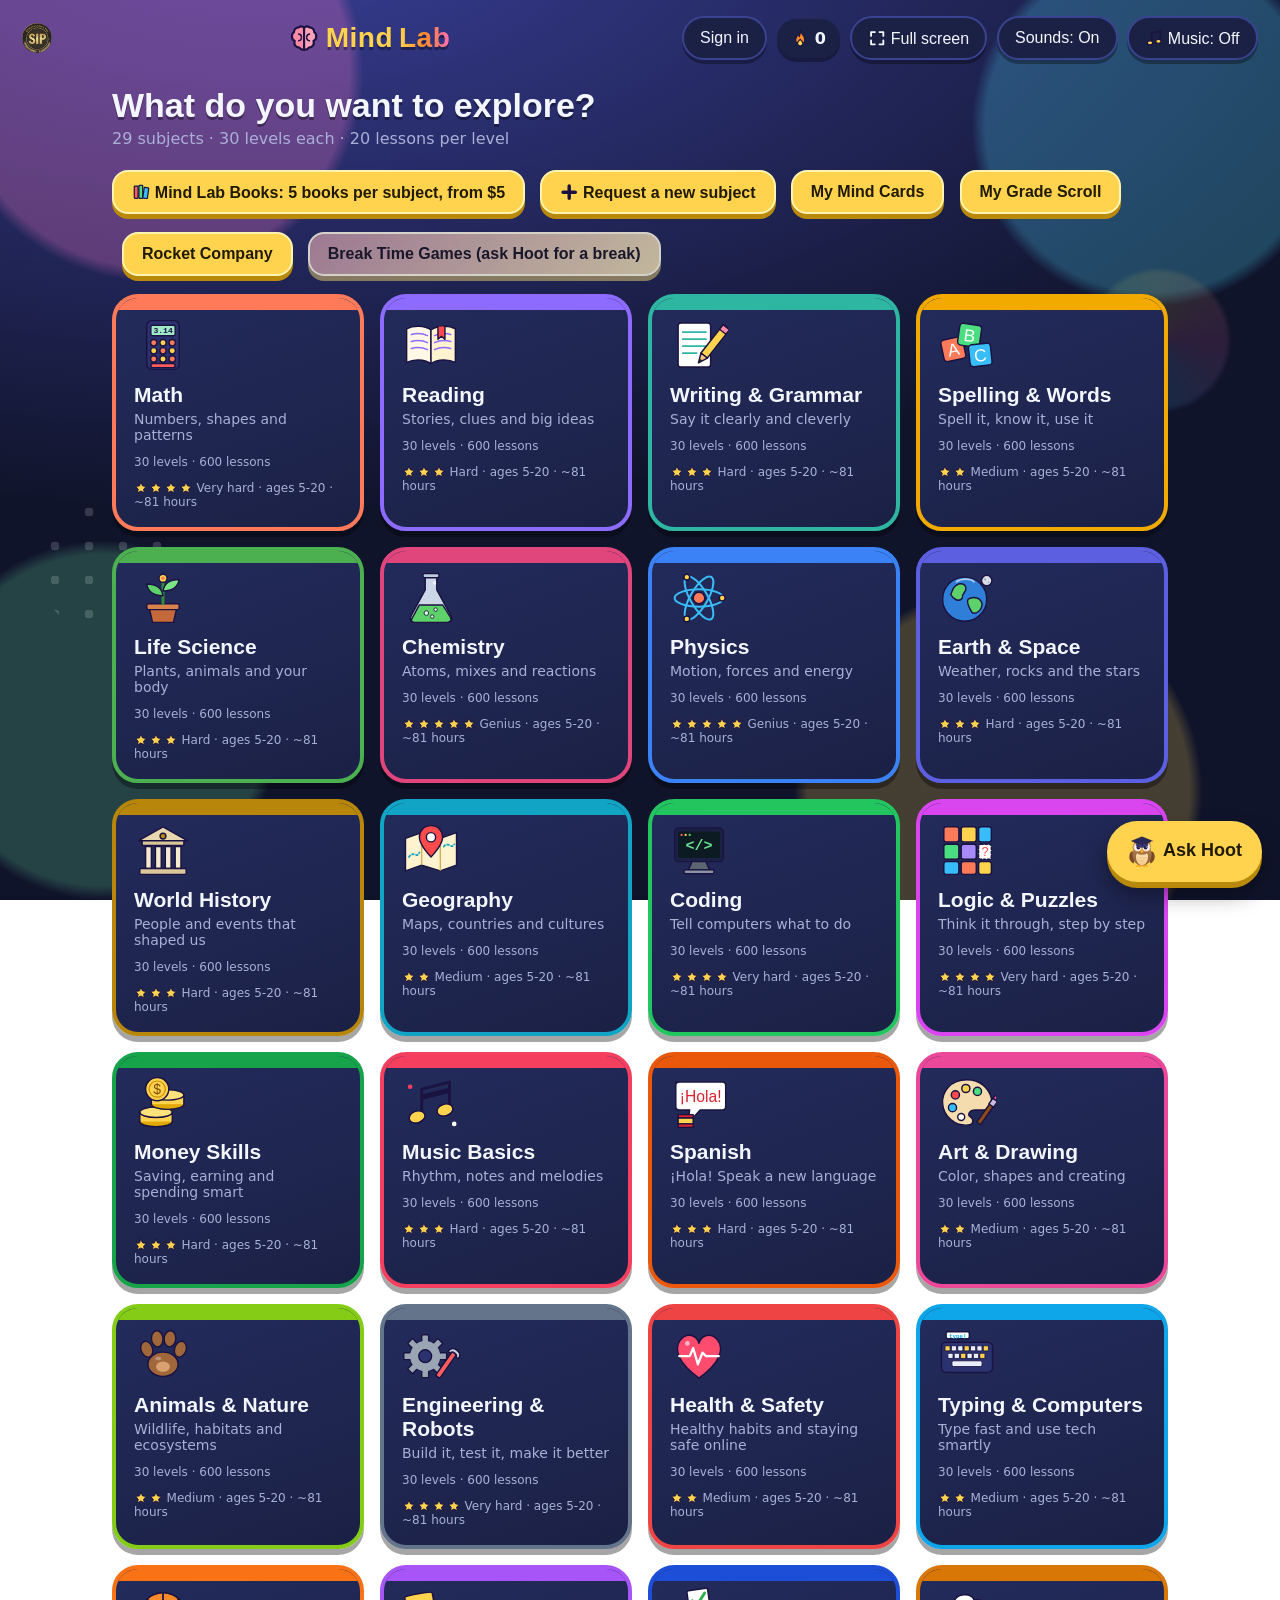
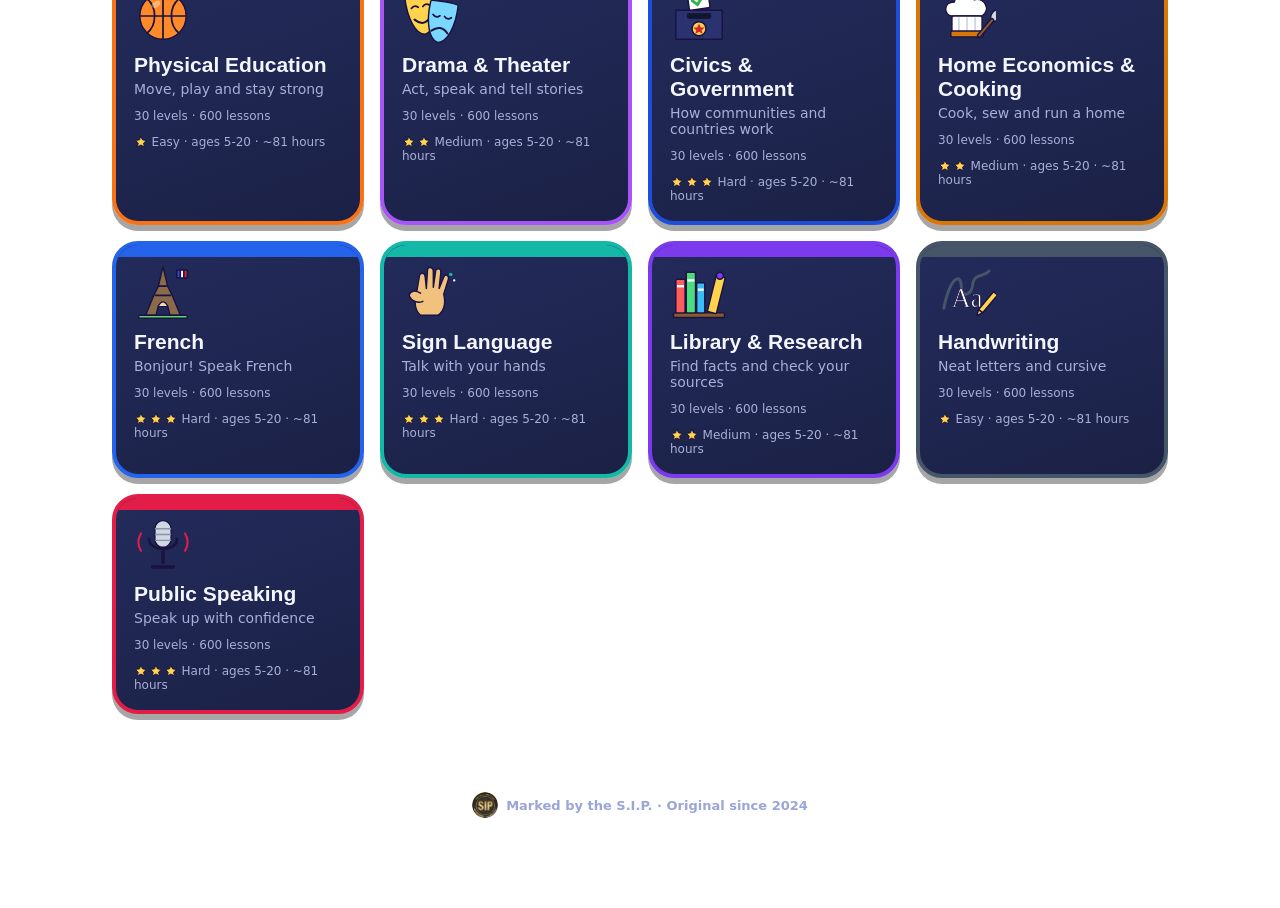
==== commit 6bb0c14b: "Rocket Company game" ====
--- a/index.html
+++ b/index.html
@@ -118,6 +118,7 @@
 <link rel="stylesheet" href="anim.css">
 <link rel="stylesheet" href="hover.css">
 <link rel="stylesheet" href="games.css">
+<link rel="stylesheet" href="rocketco.css">
 <style>
 #loader { position: fixed; inset: 0; z-index: 100000; display: flex; flex-direction: column; align-items: center; justify-content: center; gap: 18px; background: radial-gradient(circle at 50% 30%, #2a3270, #0b0f26 75%); color: #fff; font-family: "Comic Sans MS","Trebuchet MS",system-ui,sans-serif; transition: opacity .6s ease, visibility .6s; }
 #loader.gone { opacity: 0; visibility: hidden; }
@@ -243,6 +244,7 @@
 <script src="paper.js"></script>
 <script src="variety.js"></script>
 <script src="hover.js"></script>
+<script src="rocketco.js"></script>
 <script src="games.js"></script>
 <script src="games/set-0.js"></script>
 <script src="games/set-1.js"></script>
--- a/games.css
+++ b/games.css
@@ -81,3 +81,4 @@
 .sb-none { grid-column: 1 / -1; text-align: center; opacity: .8; }
 .sb-pg { text-align: center; font-size: 12px; margin-top: 4px; }
 .sb-q { font-size: 12px; display: flex; flex-wrap: wrap; gap: 4px 10px; justify-content: center; } .sb-q span { opacity: .8; } .sb-qd { color: #6be28f; opacity: 1 !important; font-weight: 800; }
+.hb-code { background: #ffd34e; color: #3a2a00; }
--- a/rocketco.css
+++ b/rocketco.css
@@ -0,0 +1,39 @@
+/* Rocket Company */
+.rc-head { display: flex; align-items: center; justify-content: space-between; flex-wrap: wrap; gap: 10px; }
+.rc-head h1 { margin: 4px 0; }
+.rc-stats { display: flex; gap: 8px; flex-wrap: wrap; font-weight: 800; }
+.rc-stats span { background: #232a6b; border: 3px solid #1a1240; border-radius: 14px; padding: 6px 12px; } .rc-stats b { color: #ffd34e; }
+.rc-tabs { display: flex; flex-wrap: wrap; gap: 8px; margin: 10px 0 14px; }
+.rc-tab { padding: 9px 16px; border-radius: 99px; border: 3px solid #1a1240; background: #232a6b; color: #fff; font: 800 15px inherit; cursor: pointer; }
+.rc-tab.on { background: #ffd34e; color: #1a1240; }
+.rc-cards { display: grid; grid-template-columns: repeat(auto-fill, minmax(220px, 1fr)); gap: 14px; margin: 12px 0; }
+.rc-card { position: relative; display: flex; flex-direction: column; gap: 5px; padding: 14px; border-radius: 20px; border: 4px solid #1a1240; background: linear-gradient(160deg, #2a3270, #151a4a); color: #fff; box-shadow: 0 6px 0 #0b0f26; }
+.rc-card.heavy { border-color: #ff8a2a; } .rc-card.sel { outline: 4px solid #6be28f; } .rc-card.done { opacity: .75; border-color: #6be28f; }
+.rc-hv { position: absolute; top: 8px; right: 10px; font-style: normal; font-weight: 900; color: #ff8a2a; }
+.rc-pay { color: #6be28f; font-weight: 900; font-size: 20px; margin-top: auto; }
+.rc-build { display: grid; grid-template-columns: 300px 1fr 230px; gap: 16px; align-items: start; }
+.rc-prev canvas { width: 100%; border-radius: 18px; border: 4px solid #1a1240; display: block; }
+.rc-ed, .rc-look { display: flex; flex-direction: column; gap: 8px; }
+.rc-stage { padding: 12px; border-radius: 16px; background: #1b2260; border: 3px solid #1a1240; display: grid; gap: 6px; }
+.rc-stage h3, .rc-look h3 { margin: 0 0 4px; }
+.rc-ed label, .rc-look label { display: flex; align-items: center; justify-content: space-between; gap: 8px; font-weight: 700; font-size: 14px; }
+.rc-ed select, .rc-ed input, .rc-look select, .rc-look input:not([type=color]) { padding: 7px 10px; border-radius: 10px; border: 2px solid #1a1240; background: #232a6b; color: #fff; font: 700 14px inherit; max-width: 170px; }
+.rc-ed input[type=number] { width: 70px; } .rc-look input[type=color] { width: 54px; height: 34px; border: 2px solid #1a1240; border-radius: 8px; padding: 0; background: none; }
+.rc-sm { font-size: 13px; opacity: .92; margin: 2px 0; }
+.rc-job { padding: 10px 14px; border-radius: 14px; background: #3b2f6e; border: 3px solid #ffd34e; font-size: 14px; }
+.rc-gauges { padding: 12px; border-radius: 16px; background: #151a4a; border: 3px solid #1a1240; }
+.rc-bar { display: grid; grid-template-columns: 120px 1fr 70px; gap: 8px; align-items: center; font-size: 13px; margin: 4px 0; }
+.rc-bar > div { height: 14px; border-radius: 99px; background: #0b0f26; overflow: hidden; } .rc-bar i { display: block; height: 100%; } .rc-bar .ok { background: #6be28f; } .rc-bar .bad { background: #ff6a6a; } .rc-bar .need { background: #ffd34e; }
+.okc { color: #6be28f; } .warn { color: #ffd34e; } .badc { color: #ff8a8a; }
+.rc-go { font-size: 20px !important; }
+.rc-go:disabled { opacity: .55; cursor: not-allowed; }
+.rc-saved { display: flex; flex-wrap: wrap; gap: 6px; margin-top: 6px; }
+.rc-lesson { margin: 8px 0; border-radius: 14px; background: #1b2260; border: 3px solid #1a1240; overflow: hidden; }
+.rc-lesson button { width: 100%; text-align: left; padding: 12px 16px; background: none; border: 0; color: #ffd34e; font: 800 16px inherit; cursor: pointer; }
+.rc-lesson p { display: none; margin: 0; padding: 0 16px 14px; line-height: 1.5; } .rc-lesson.open p { display: block; }
+.rc-log { padding: 8px 14px; border-radius: 12px; margin: 6px 0; background: #1b2260; border-left: 6px solid #ff8a8a; } .rc-log.ok { border-left-color: #6be28f; }
+.rc-launch { max-width: 700px; margin: 10px auto; } .rc-launch canvas { width: 100%; border-radius: 20px; border: 5px solid #1a1240; display: block; }
+.rc-tele { display: flex; gap: 10px; flex-wrap: wrap; justify-content: center; margin-top: 8px; font-weight: 800; } .rc-tele span { background: #232a6b; border: 3px solid #1a1240; border-radius: 12px; padding: 5px 12px; } .rc-tele b { color: #ffd34e; }
+.rc-result { max-width: 620px; margin: 24px auto; padding: 24px; border-radius: 24px; text-align: center; background: #232a6b; border: 5px solid #ff8a8a; box-shadow: 0 8px 0 #0b0f26; }
+.rc-result.ok { border-color: #6be28f; } .rc-fact { background: #3b2f6e; padding: 10px 14px; border-radius: 14px; margin: 12px 0; } .rc-up { color: #ffd34e; font-size: 18px; }
+@media (max-width: 900px) { .rc-build { grid-template-columns: 1fr; } .rc-prev { max-width: 300px; margin: 0 auto; } }
